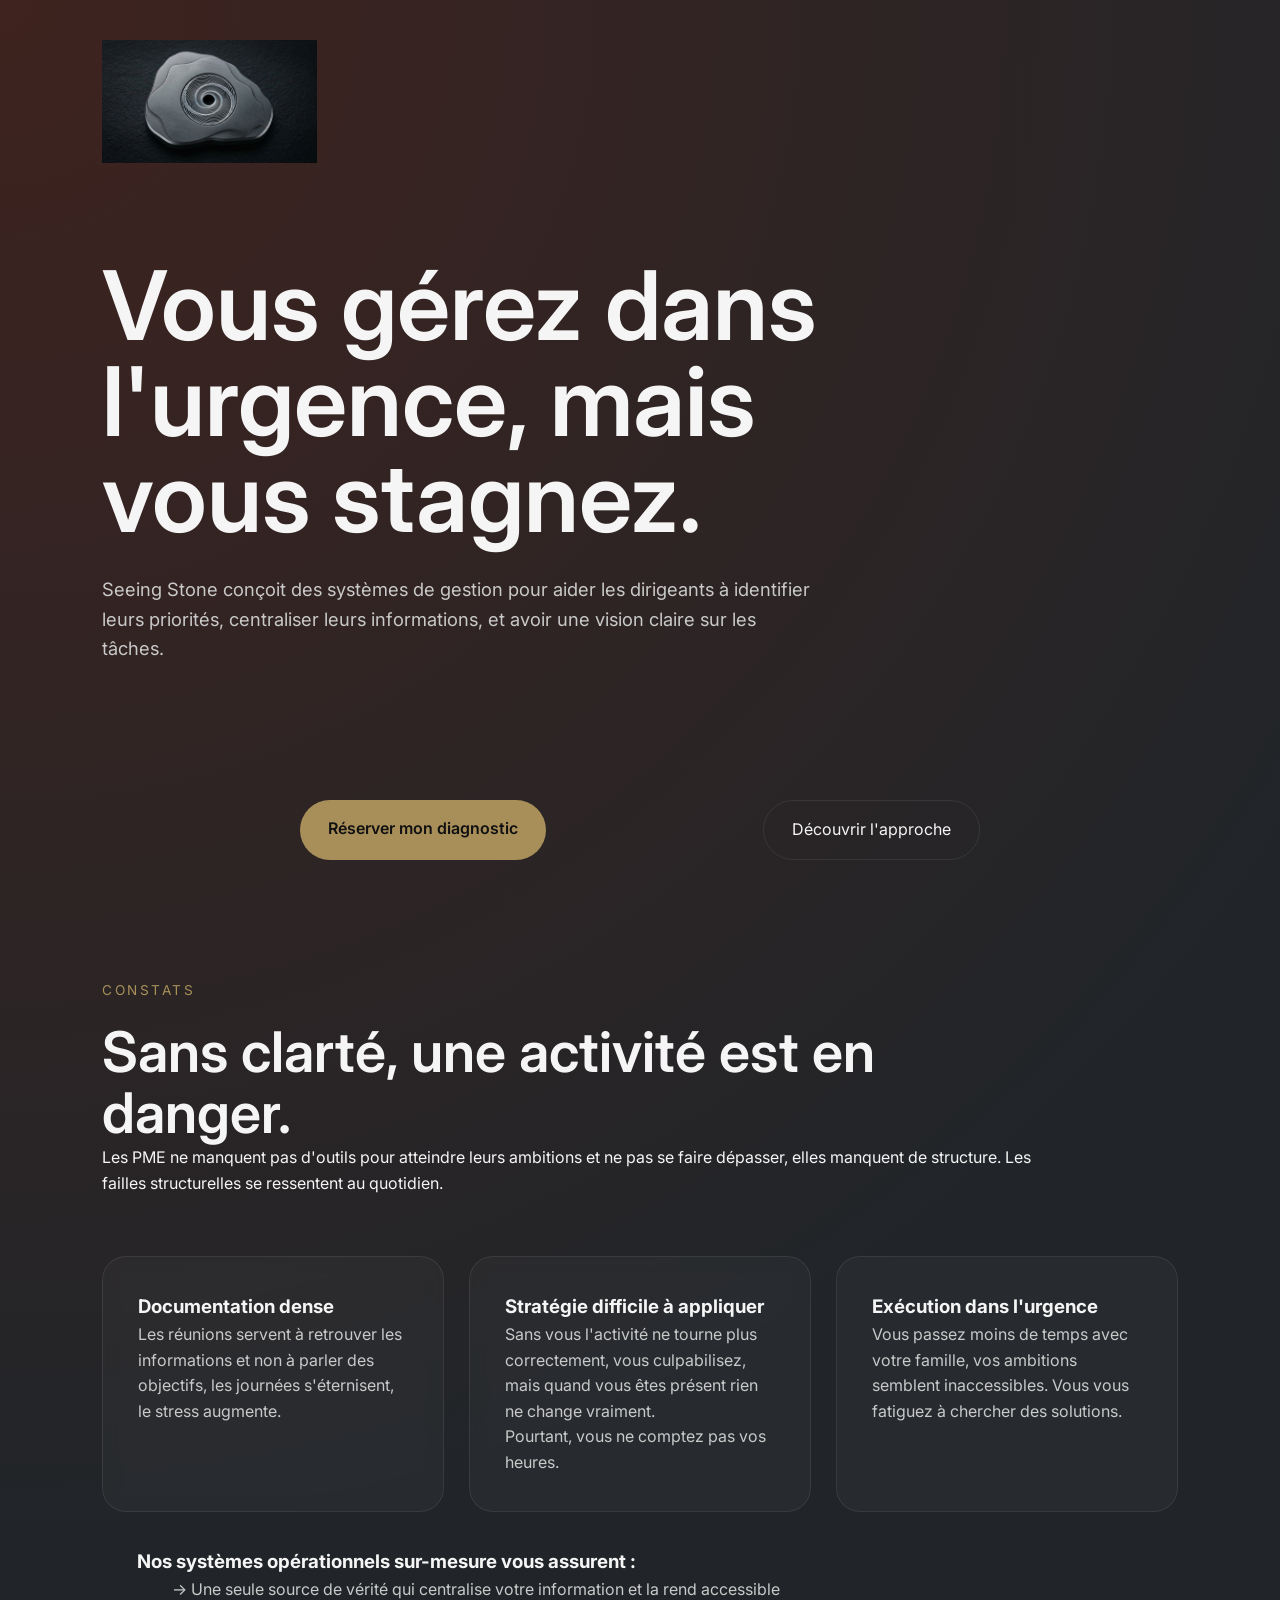
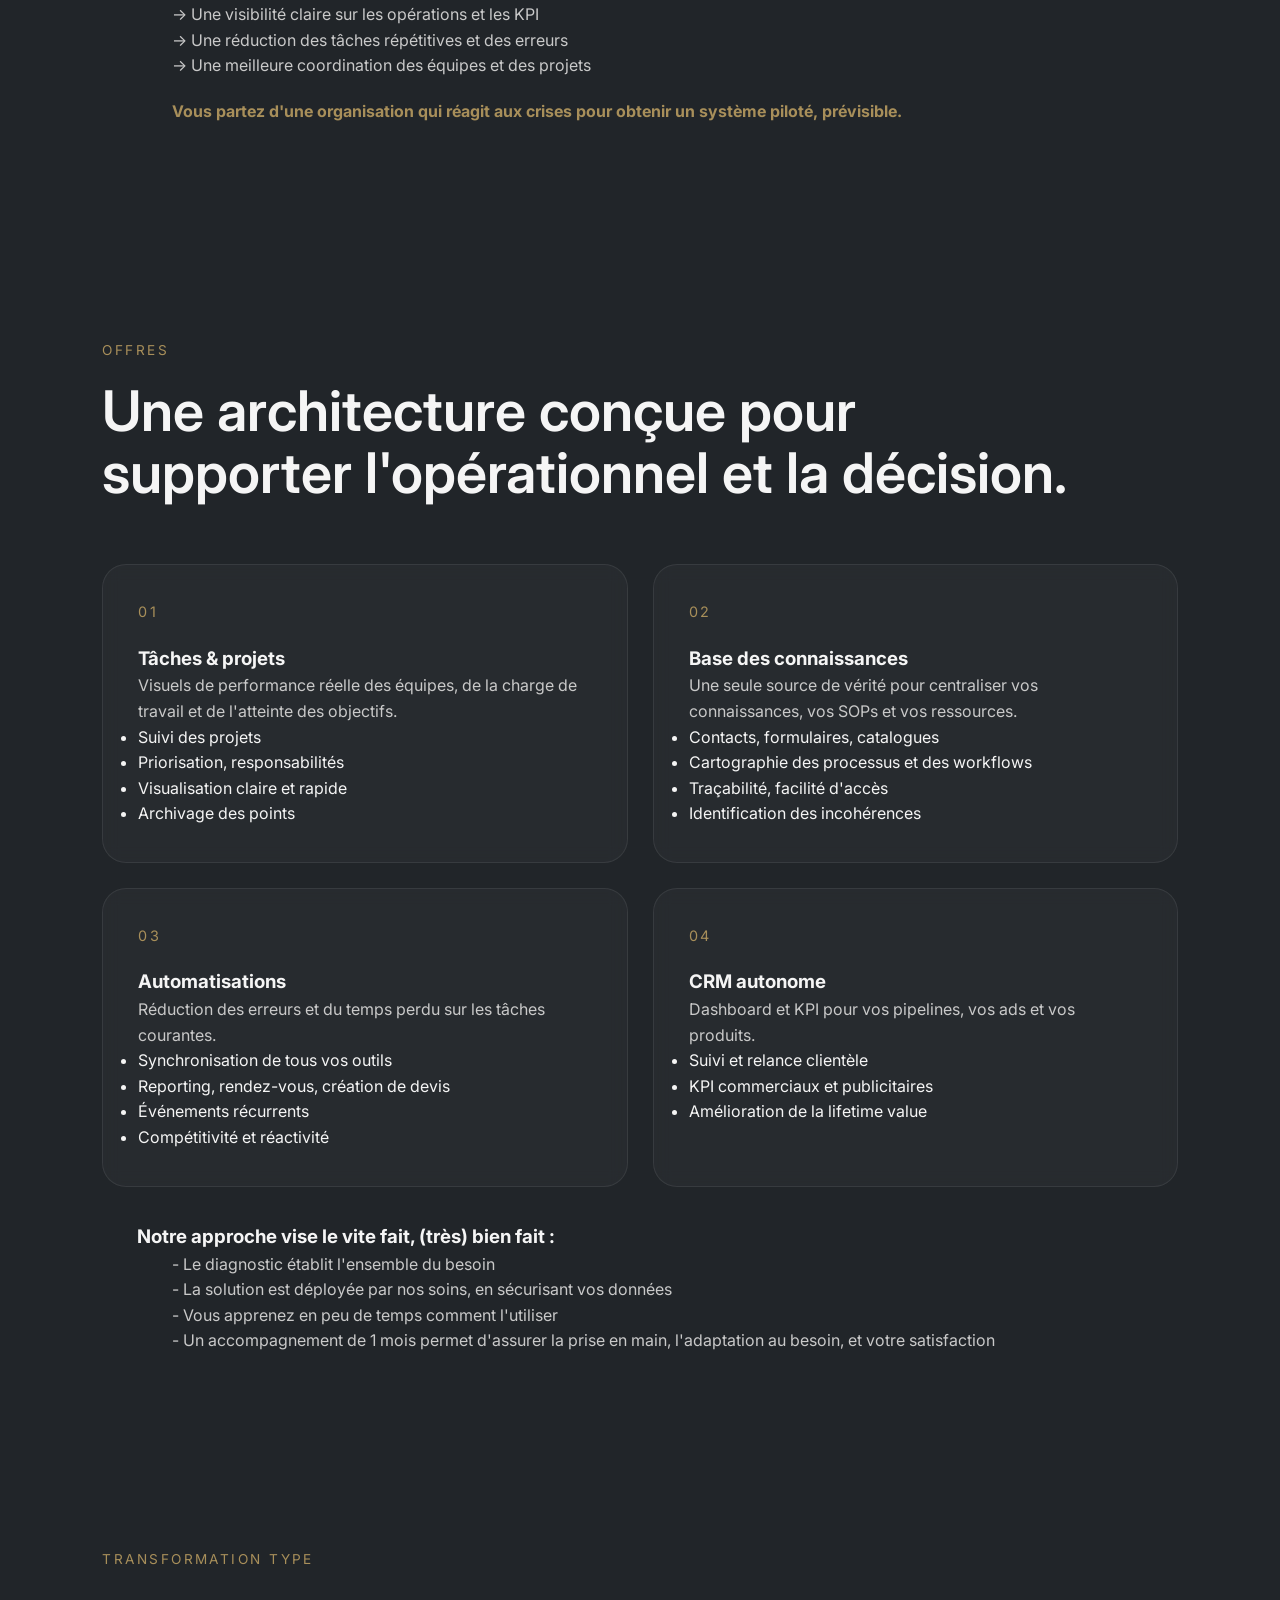
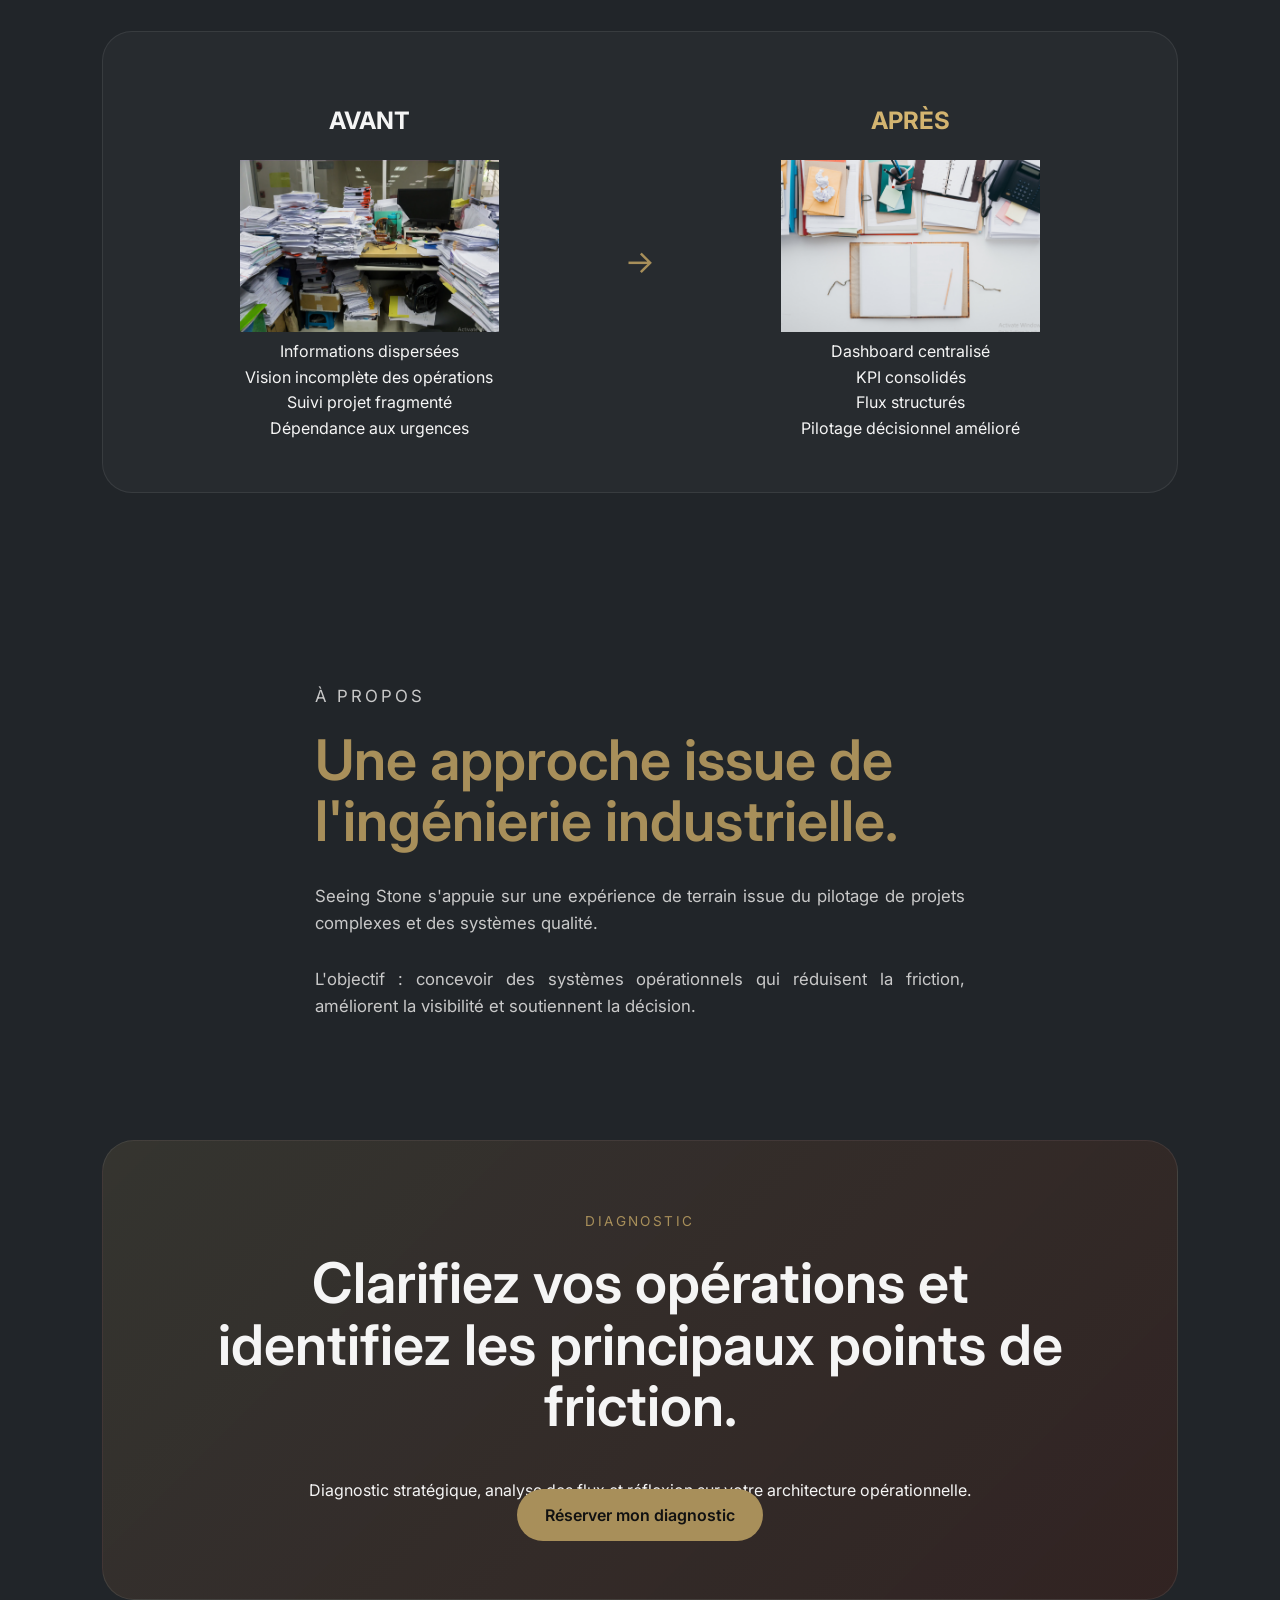
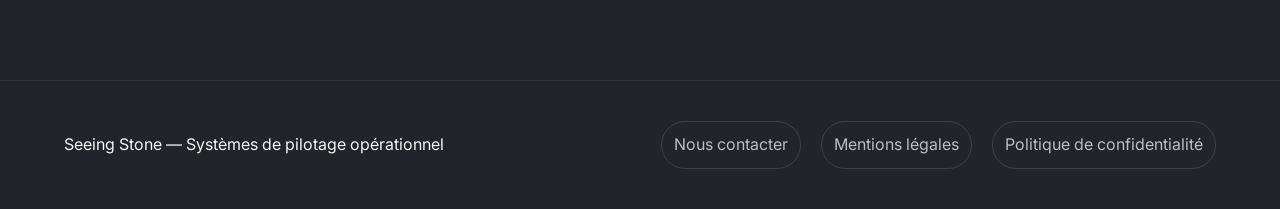
==== index.html @ 9d9d4e9a "Add files via upload" ====
<!--
Accueil : problème (ultra-précis), promesse, bénéfices, CTA 
Offres : dashboard, automatisation, knowledge base, pilotage PME 
Cas concret : Avant / après 
À propos : Ton profil ingénieur + approche structurée 
Preuve sociale
Contact Calendly + mail
Réserver un appel de diagnostic gratuit / Places limitées / 100% satisfait ou remboursé
-->

<!DOCTYPE html>
<html lang="fr">

<head>
  <meta charset="UTF-8">
  <meta name="viewport" content="width=device-width, initial-scale=1.0">

  <title>Seeing Stone — Systèmes de pilotage opérationnel</title>

  <meta name="description"
    content="Seeing Stone conçoit des systèmes de pilotage opérationnel pour dirigeants et PME souhaitant reprendre le contrôle de leurs opérations.">

  <link rel="preconnect" href="https://fonts.googleapis.com">
  <link rel="preconnect" href="https://fonts.gstatic.com" crossorigin>

  <link href="https://fonts.googleapis.com/css2?family=Inter:wght@300;400;500;600;700&display=swap" rel="stylesheet">

  <link rel="stylesheet" href="style.css">
</head>

<link rel="alternate" hreflang="fr" href="https://seeing-stone.com/">

<body>

  <!--nav class="navbar">

    <div class="navbar-inner">

      <div class="logo">| Seeing Stone</div>

      <div class="nav-actions">
        
        Bouton Home
        
        <a href="/en/" class="lang-switch">
          EN
        </a>
      </div>

  </nav-->

  <header class="hero">

    <div class="logo">
      <img src="Seeing_Stone_logo_small.png" alt="Logo Seeing Stone" width=20% height=20% />
    </div>

    <div class="hero-content">
      <h1> Vous gérez dans l'urgence, mais vous stagnez. </h1>
      <p class="hero-text"> Seeing Stone conçoit des systèmes de gestion pour aider les dirigeants à identifier leurs
        priorités, centraliser leurs informations, et avoir une vision claire sur les tâches. </p>
    </div>
    <div class="hero-buttons">
      <a href="https://calendly.com/ton-lien-calendly" class="primary-button" target="_blank"> Réserver mon diagnostic
      </a>
      <a href="#services" class="secondary-button"> Découvrir l'approche </a>
    </div>
  </header>

  <section class="problem-section">

    <div class="section-header">
      <p class="section-tag"> CONSTATS </p>
      <h2>Sans clarté, une activité est en danger.</h2>
      <p class="section-intro">
        Les PME ne manquent pas d'outils pour atteindre leurs ambitions et ne pas se faire dépasser, elles manquent de
        structure.
        Les failles structurelles se ressentent au quotidien.</p>
    </div>

    <div class="problem-grid">
      <div class="problem-card">
        <h3>Documentation dense</h3>
        <p>Les réunions servent à retrouver les informations et non à parler des objectifs, les journées s'éternisent,
          le stress augmente.</p>
      </div>

      <div class="problem-card">
        <h3>Stratégie difficile à appliquer</h3>
        <p>Sans vous l'activité ne tourne plus correctement, vous culpabilisez, mais quand vous êtes présent rien ne
          change vraiment.</p>
        <p>Pourtant, vous ne comptez pas vos heures.</p>
      </div>

      <div class="problem-card">
        <h3>Exécution dans l'urgence</h3>
        <p>Vous passez moins de temps avec votre famille, vos ambitions semblent inaccessibles. Vous vous fatiguez à
          chercher des solutions.</p>
      </div>
    </div>

    <div class="benefits">
      <h3>Nos systèmes opérationnels sur-mesure vous assurent :</h3>
      <p>→ Une seule source de vérité qui centralise votre information et la rend accessible</p>
      <p>→ Une visibilité claire sur les opérations et les KPI</p>
      <p>→ Une réduction des tâches répétitives et des erreurs</p>
      <p>→ Une meilleure coordination des équipes et des projets</p>
      <h4>Vous partez d'une organisation qui réagit aux crises pour obtenir un système piloté, prévisible.</h4>
    </div>
  </section>

  <section class="services-section" id="services">

    <div class="section-header">
      <p class="section-tag">OFFRES</p>
      <h2> Une architecture conçue pour supporter l'opérationnel et la décision. </h2>
    </div>

    <div class="services-grid">
      <article class="service-card">
        <div class="service-number">01</div>
        <h3> Tâches & projets </h3>
        <p> Visuels de performance réelle des équipes, de la charge de travail et de l'atteinte des objectifs.
        </p>
        <ul>
          <li>Suivi des projets</li>
          <li>Priorisation, responsabilités</li>
          <li>Visualisation claire et rapide</li>
          <li>Archivage des points</li>
        </ul>
      </article>

      <article class="service-card full-width">
        <div class="service-number">02</div>
        <h3> Base des connaissances </h3>
        <p> Une seule source de vérité pour centraliser vos connaissances, vos SOPs et vos ressources. </p>
        <ul>
          <li>Contacts, formulaires, catalogues</li>
          <li>Cartographie des processus et des workflows</li>
          <li>Traçabilité, facilité d'accès</li>
          <li>Identification des incohérences</li>
        </ul>
      </article>

      <article class="service-card">
        <div class="service-number">03</div>
        <h3>Automatisations</h3>
        <p> Réduction des erreurs et du temps perdu sur les tâches courantes. </p>
        <ul>
          <li>Synchronisation de tous vos outils</li>
          <li>Reporting, rendez-vous, création de devis</li>
          <li>Événements récurrents</li>
          <li>Compétitivité et réactivité</li>
        </ul>
      </article>

      <article class="service-card">
        <div class="service-number">04</div>
        <h3> CRM autonome </h3>
        <p> Dashboard et KPI pour vos pipelines, vos ads et vos produits. </p>
        <ul>
          <li>Suivi et relance clientèle</li>
          <li>KPI commerciaux et publicitaires</li>
          <li>Amélioration de la lifetime value</li>
        </ul>
      </article>
    </div>

    <div class="benefits">
      <h3>Notre approche vise le vite fait, (très) bien fait :</h3>
      <p>- Le diagnostic établit l'ensemble du besoin</p>
      <p>- La solution est déployée par nos soins, en sécurisant vos données</p>
      <p>- Vous apprenez en peu de temps comment l'utiliser</p>
      <p>- Un accompagnement de 1 mois permet d'assurer la prise en main, l'adaptation au besoin, et votre satisfaction
      </p>
    </div>
  </section>

  <section class="case-study-section">
    <div class="section-header">
      <p class="section-tag"> TRANSFORMATION TYPE </p>
    </div>

    <div class="case-study-grid">

      <div class="case-card-before">
        <h2> AVANT </h2>
        <img src="messy-board.png" alt="Bureau mal rangé" width=60% height=60% />
        <p>Informations dispersées</p>
        <p>Vision incomplète des opérations</p>
        <p>Suivi projet fragmenté</p>
        <p>Dépendance aux urgences</p>
      </div>
      <div class="transition-arrow">→</div>
      <div class="case-card-after">
        <h2> APRÈS </h2>
        <img src="clean-board.png" alt="Bureau bien rangé" width=60% height=60% />
        <p>Dashboard centralisé</p>
        <p>KPI consolidés</p>
        <p>Flux structurés</p>
        <p>Pilotage décisionnel amélioré</p>
      </div>
    </div>
  </section>

  <section class="about-section">
    <div class="about-content">
      <p class="section-tag">À PROPOS</p>
      <h2> Une approche issue de l'ingénierie industrielle.
      </h2>
      <p> Seeing Stone s'appuie sur une expérience de terrain issue du pilotage de projets complexes et
        des systèmes qualité. </p>
      <p>L'objectif : concevoir des systèmes opérationnels qui réduisent la friction, améliorent la visibilité et
        soutiennent la décision. </p>
    </div>
  </section>

  <section class="cta-section">

    <div class="cta-box">

      <p class="section-tag">DIAGNOSTIC</p>

      <h2>
        Clarifiez vos opérations et identifiez les principaux points de friction.
      </h2>

      <p>
        Diagnostic stratégique, analyse des flux et réflexion sur votre architecture opérationnelle.
      </p>

      <a href="https://calendly.com/ton-lien-calendly" class="primary-button" target="_blank"> Réserver mon diagnostic
      </a>

    </div>

  </section>

  <footer>
    <p>
      Seeing Stone — Systèmes de pilotage opérationnel
    </p>

    <div class="footer-links">
      <a href="mailto:contact@seeingstone.com">
        Nous contacter
      </a>

      <a href="mentions-legales.html">
        Mentions légales
      </a>

      <a href="privacy-policy.html">
        Politique de confidentialité
      </a>
    </div>

  </footer>

</body>

</html>
---- style.css ----
:root {
  --background-dark: #212529;
  --background-accent: #751f0a;
  --text-main: #f5f5f5;
  --text-secondary: #c9c9c9;
  --gold: #a88f5a;
  --border-color: rgba(255,255,255,0.08);
  --card-bg: rgba(255,255,255,0.03);
}

* {
  margin: 0;
  padding: 0;
  box-sizing: border-box;
}

html {   scroll-behavior: smooth;}

body {
  font-family: 'Inter', sans-serif;
  background:
    radial-gradient(circle at top left, rgba(117,31,10,0.35), transparent 30%),
    var(--background-dark);

  color: var(--text-main);
  line-height: 1.6;
}

img {  max-width: 100%;}

section {  padding: 80px 8%;}

.navbar {
  position: sticky;
  top: 20px;
  z-index: 1000;
}

.navbar-inner {
  width: 100%;
  display: flex;
  justify-content: space-between;
  align-items: center;
  padding: 16px 8%;
  background: rgba(50, 14, 61, 0.75);
  backdrop-filter: blur(12px);
  border: 1px solid rgba(255,255,255,0.08);
  box-sizing: border-box;
}

.logo {
  color: #a88f5a;
  white-space: nowrap;
}

.nav-actions {
  display: flex;
  align-items: center;
  gap: 10px;
}

.lang-switch {
  text-decoration: none;
  color: white;
  padding: 10px 12px;
  border-radius: 999px;
  border: 1px solid rgba(255,255,255,0.12);
  transition:
    background-color 0.25s ease,
    border-color 0.25s ease,
    color 0.25s ease,
    transform 0.2s ease;
}

.lang-switch:hover {
  background: rgba(255,255,255,0.08);
  border-color: #d3b470;
  color: #d3b470;
  transform: translateY(-2px);
}

.nav-cta {
  text-decoration: none;
  background: #a88f5a;
  color: #111;
  padding: 12px 18px;
  border-radius: 999px;
  font-weight: 600;
  white-space: nowrap;
}

.hero {
  min-height: 100vh;
  padding: 40px 8%;
  display: flex;
  flex-direction: column;
}

.hero-content {
  max-width: 850px;
  margin-top: auto;
  margin-bottom: auto;
}

.eyebrow,
.section-tag {
  color: var(--gold);
  font-size: 0.85rem;
  letter-spacing: 0.18em;
  margin-bottom: 20px;
}

h1 {
  font-size: clamp(3rem, 8vw, 6rem);
  line-height: 1;
  font-weight: 600;
  max-width: 900px;
  margin-bottom: 30px;
}

.hero-text {
  max-width: 720px;
  font-size: 1.15rem;
  color: var(--text-secondary);
  margin-bottom: 50px;
}

.hero-buttons {
  display: flex;
  gap: 20px;
  flex-wrap: wrap;
  justify-content: space-evenly;
}

.primary-button,
.secondary-button,
.nav-cta {
  text-decoration: none;
  transition: 0.3s ease;
}

.primary-button,
.nav-cta {
  background: var(--gold);
  color: #111;
  padding: 16px 28px;
  border-radius: 999px;
  font-weight: 600;
}

.primary-button:hover,
.nav-cta:hover {
  transform: translateY(-2px);
  background-color: #d3b470;
}

.secondary-button {
  border: 1px solid var(--border-color);
  color: var(--text-main);
  padding: 16px 28px;
  border-radius: 999px;
}

.secondary-button:hover {
  background: rgba(255,255,255,0.05);
}

.section-header {
  margin-bottom: 60px;
  max-width: 90%;
}

.section-header h2,
.about-content h2,
.cta-box h2 {
  font-size: clamp(2rem, 5vw, 3.5rem);
  line-height: 1.1;
  font-weight: 600;
}

.problem-grid,
.method-grid {
  display: grid;
  grid-template-columns: repeat(3, 1fr);  
  gap: 25px;
}

.services-grid {
  display: grid;
  grid-template-columns: repeat(2, 1fr);  
  gap: 25px;
}


.problem-card,
.service-card,
.method-item {
  background: var(--card-bg);
  border: 1px solid var(--border-color);
  padding: 35px;
  border-radius: 24px;
  backdrop-filter: blur(8px);
}

.benefits {
  padding: 35px;
}

.problem-card h3,
.benefits h3,,
.service-card h3 {
  margin-bottom: 18px;
  font-size: 1.3rem;
}

.problem-card p,
.service-card p {
  color: var(--text-secondary);
}

.about-content h2 {
  color: var(--gold);
}

.about-content p {
  color: var(--text-secondary);
  text-align: justify;
}

.benefits p{
  color: var(--text-secondary);
  margin-left: 35px;
}

.benefits h4 {
  padding: 20px 35px;
  color:#a88f5a;
}

.case-card-after h2 {
  padding: 20px 35px;
  color: #d3b470;
}

.case-card-before h2 {
  padding: 20px 35px;
}

.case-card-after,
.case-card-before {
  text-align: center;
}

.transition-section {
  padding-top: 0;
  padding-bottom: 0;
}

.case-study-grid {
  border: 1px solid var(--border-color);
  border-radius: 30px;
  padding: 50px;
  display: flex;
  justify-content: space-evenly;
  align-items: center;
  gap: 40px;
  background: rgba(255,255,255,0.03);
}

.transition-state {
  padding: 20px 30px;
  border-radius: 999px;
  border: 1px solid var(--border-color);
  color: var(--text-secondary);
}

.transition-state.active {
  background: var(--gold);
  color: #111;
  font-weight: 600;
}

.transition-arrow {
  font-size: 2rem;
  color: var(--gold);
}

.service-number {
  color: var(--gold);
  margin-bottom: 20px;
  font-size: 0.9rem;
  letter-spacing: 0.15em;
}

.method-item span {
  display: inline-block;
  margin-bottom: 18px;
  color: var(--gold);
  font-weight: 600;
}

.about-section {
  display: flex;
  justify-content: center;
}

.about-content {
  max-width: 650px;
}

.about-content p {
  margin-top: 30px;
  font-size: 1.05rem;
}

.cta-section {
  padding-top: 40px;
}

.cta-box {
  border: 1px solid var(--border-color);
  border-radius: 32px;
  padding: 70px;
  text-align: center;
  background:
    linear-gradient(
      135deg,
      rgba(168,143,90,0.15),
      rgba(117,31,10,0.2)
    );
}

.cta-box h2 {
  max-width: 850px;
  margin: 0 auto 40px auto;
}

.legal {
  border: 1px solid var(--border-color);
  border-radius: 32px;
  padding: 40px 5%;
  margin: -200px 5% 70px;
  text-align: justify;
  background:
    linear-gradient(
      135deg,
      rgba(168,143,90,0.15),
      rgba(117,31,10,0.2)
    );
  color: var(--gold);
  font-size: 0.9rem;
  letter-spacing: 0.15em;
}

.legal p { margin-bottom: 20px; }

.legal h2 { 
  font-size: 1.2rem;
  color:azure;;
}

footer {
  padding: 40px clamp(20px,5vw,80px);
  border-top: 1px solid rgba(255,255,255,0.08);
  display: flex;
  justify-content: space-between;
  align-items: center;
  flex-wrap: wrap;
  gap: 20px;
}

.footer-links {
  display: flex;
  gap: 20px;
}

.footer-links a {
  color: rgba(255,255,255,0.7);
  text-decoration: none;
  transition: 0.25s ease;
  border-radius: 999px;
  padding: 10px 12px;
  border: 1px solid rgba(255,255,255,0.12);
}

.footer-links a:hover {
  color: #a88f5a;
}

@media (max-width: 1000px) {

  .problem-grid,
  .method-grid {
    grid-template-columns: 1fr;
  }

  .transition-box {
    flex-direction: column;
  }

}

@media (max-width: 768px) {

  section {
    padding: 90px 7%;
  }

  .navbar {
    flex-direction: column;
    gap: 20px;
    align-items: flex-start;
  }

  h1 {
    line-height: 1.05;
  }

  .hero-buttons {
    flex-direction: column;
    align-items: stretch;
  }

  .primary-button,
  .secondary-button,
  .nav-cta {
    text-align: center;
  }

  .cta-box {
    padding: 45px 30px;
  }

}
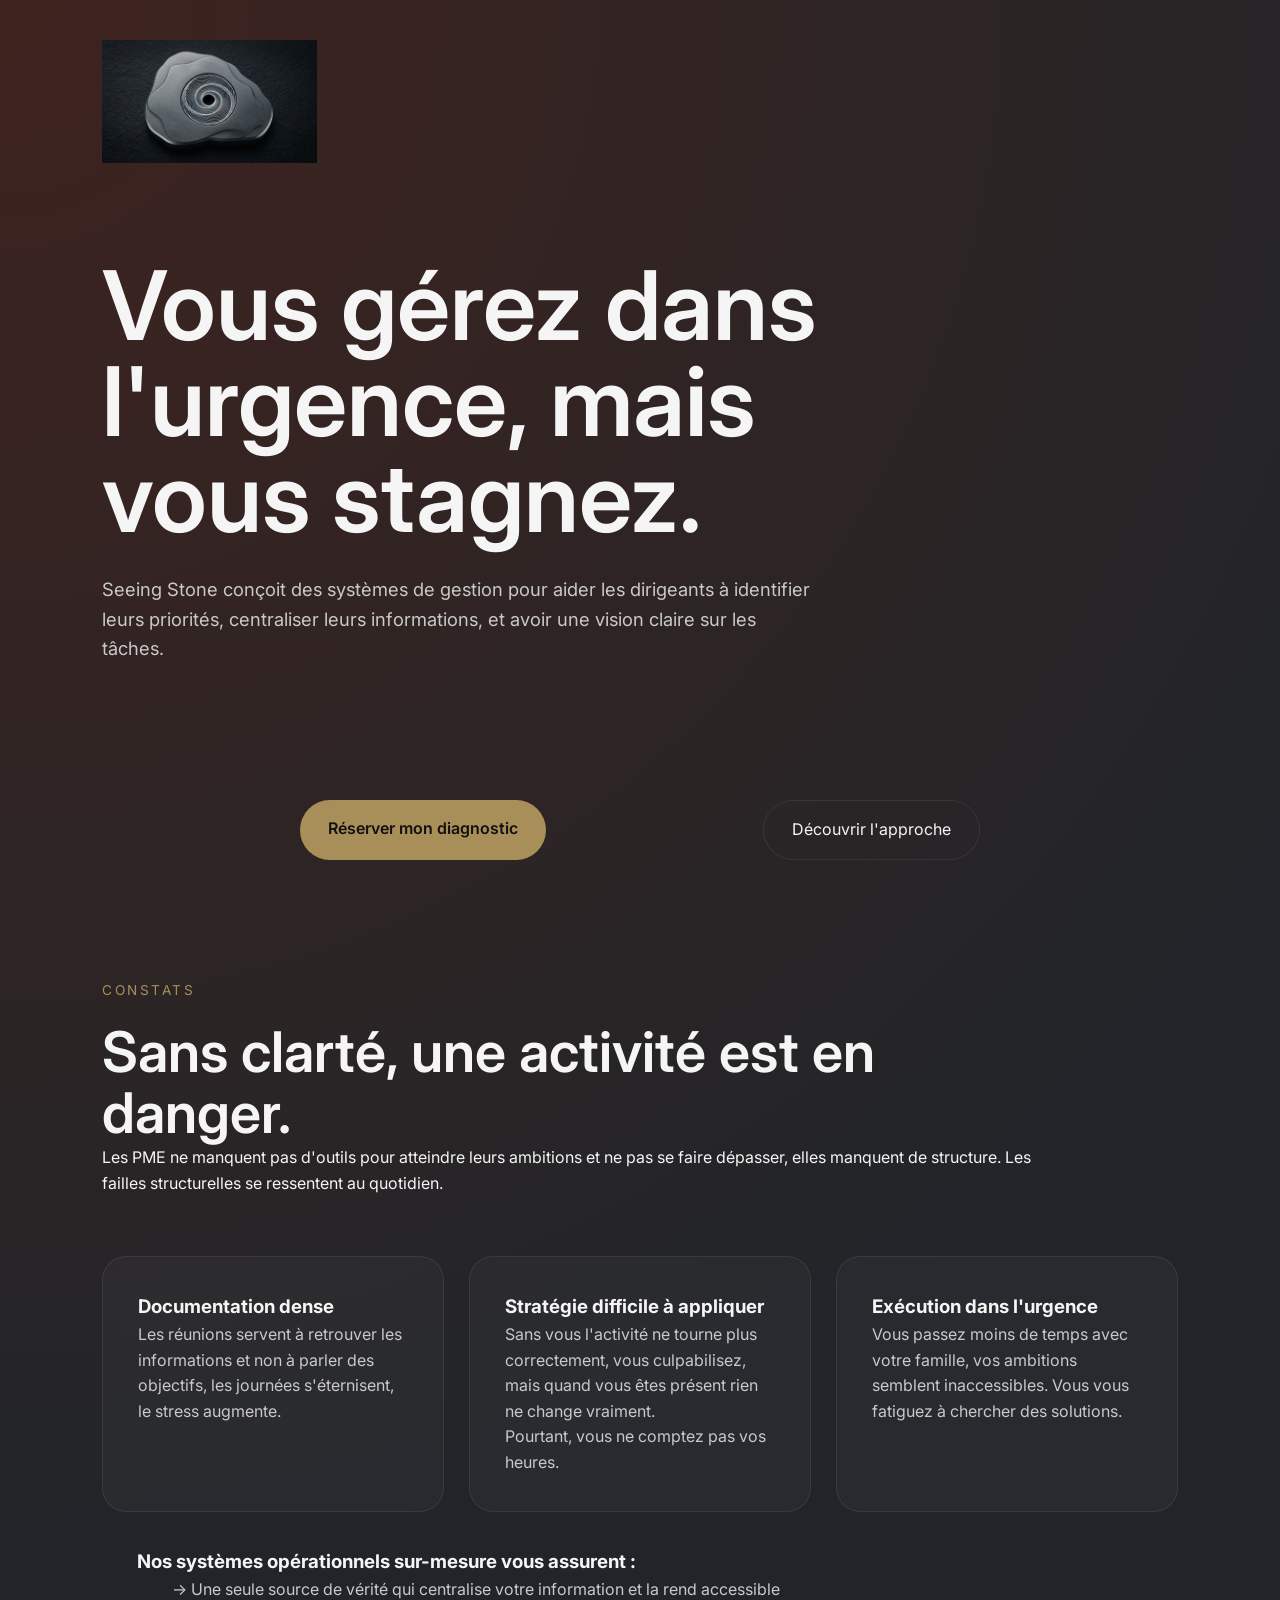
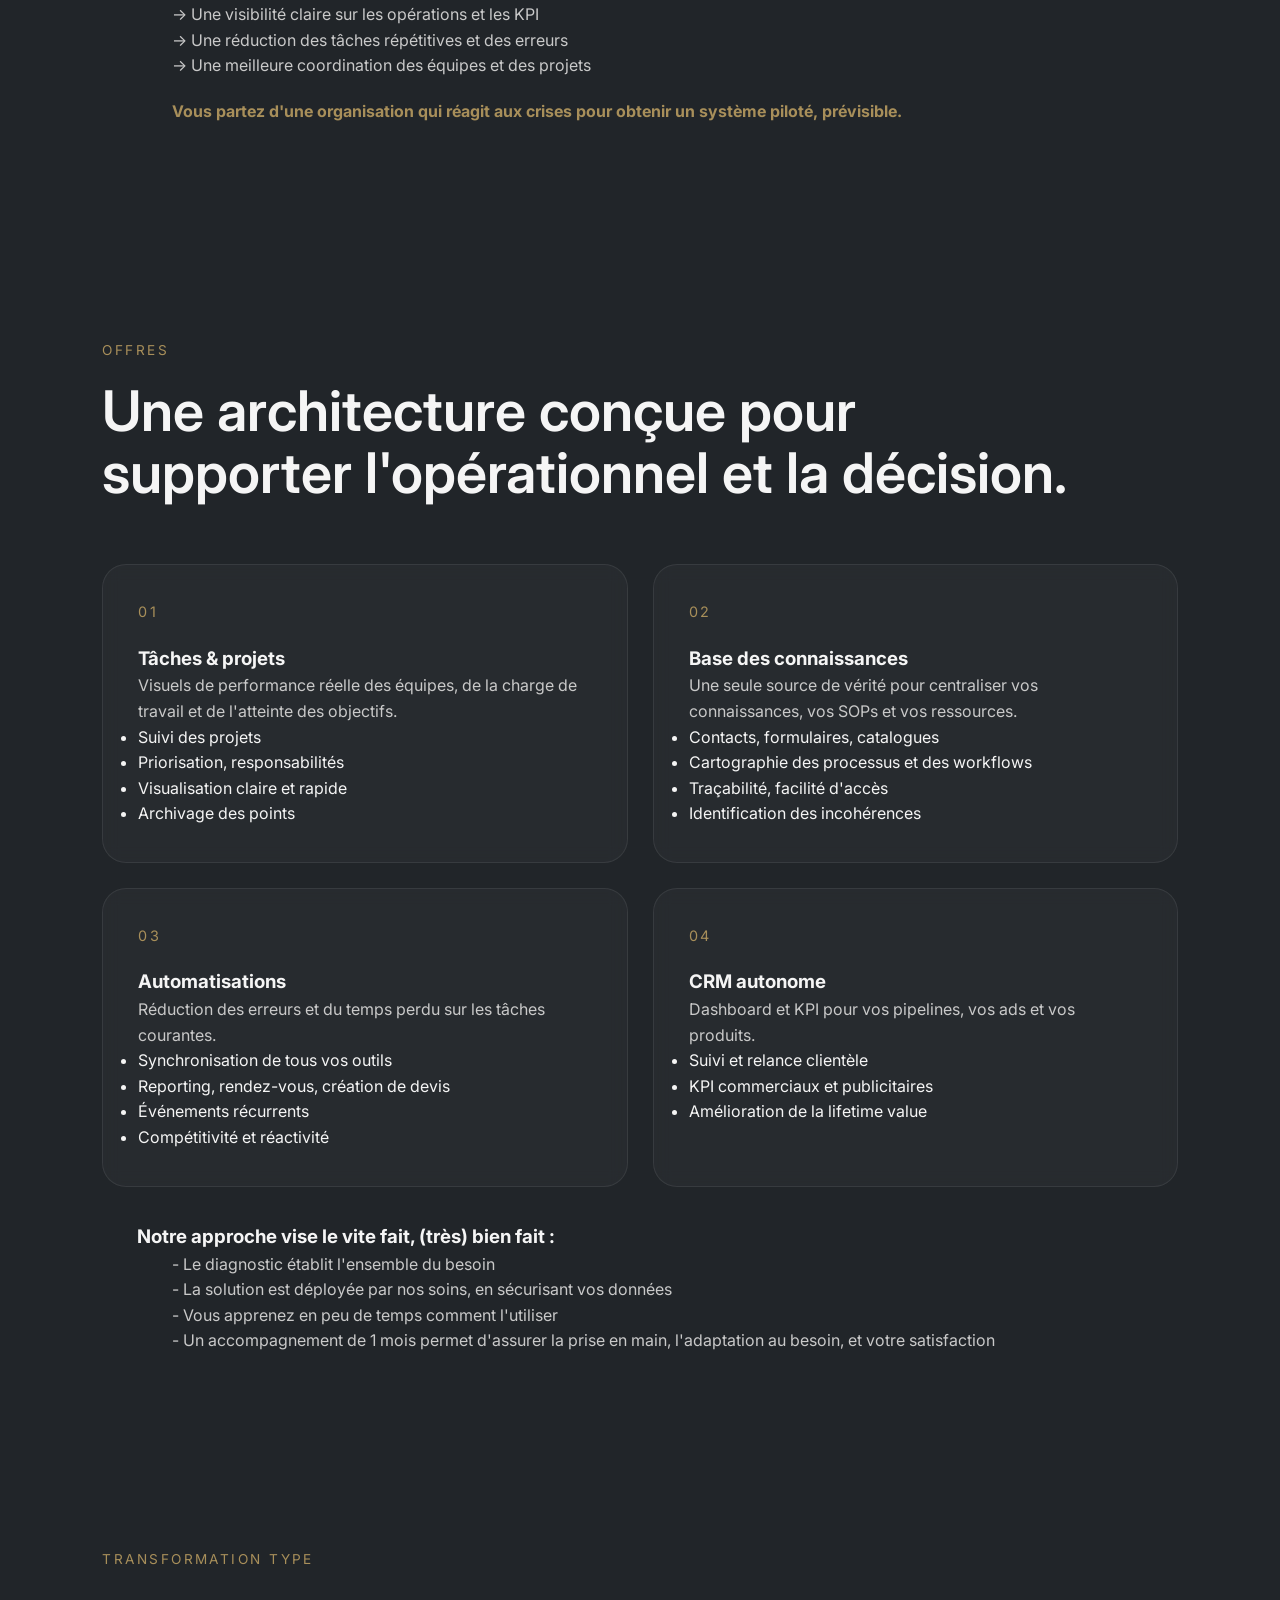
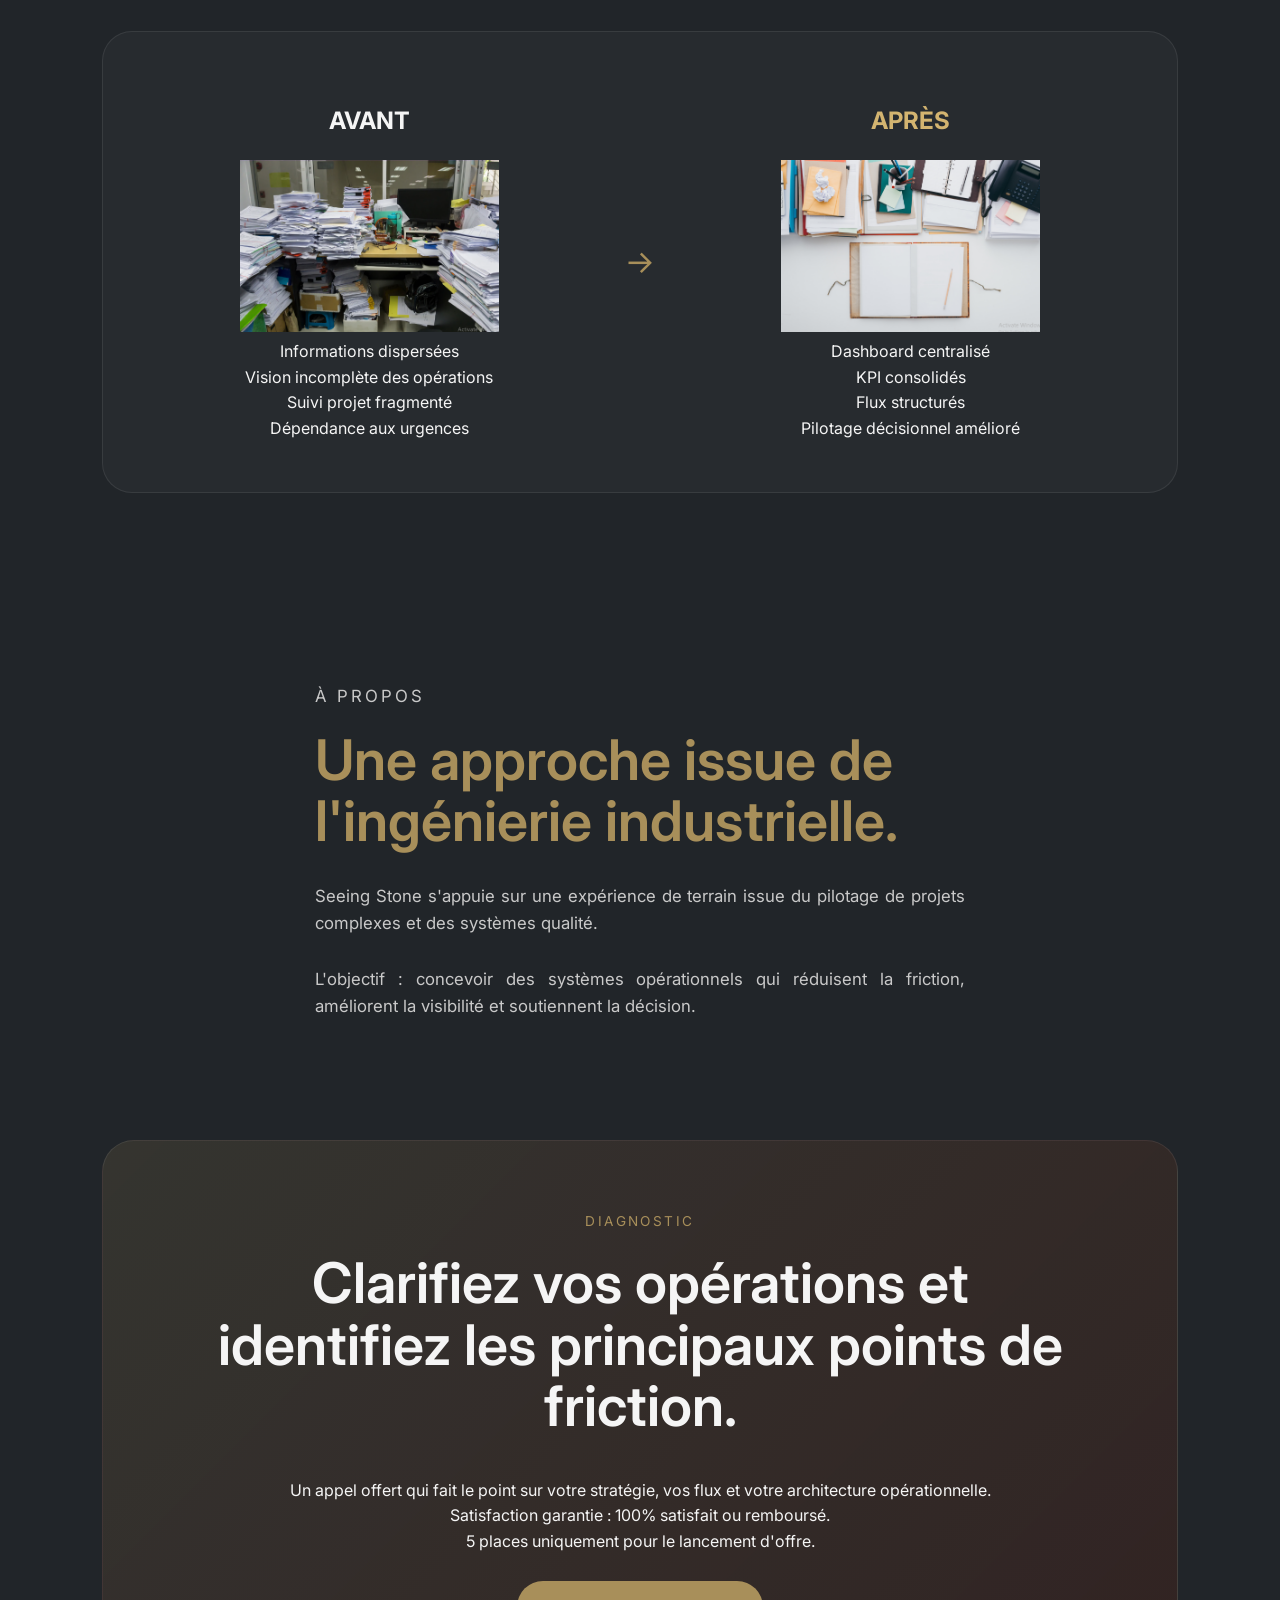
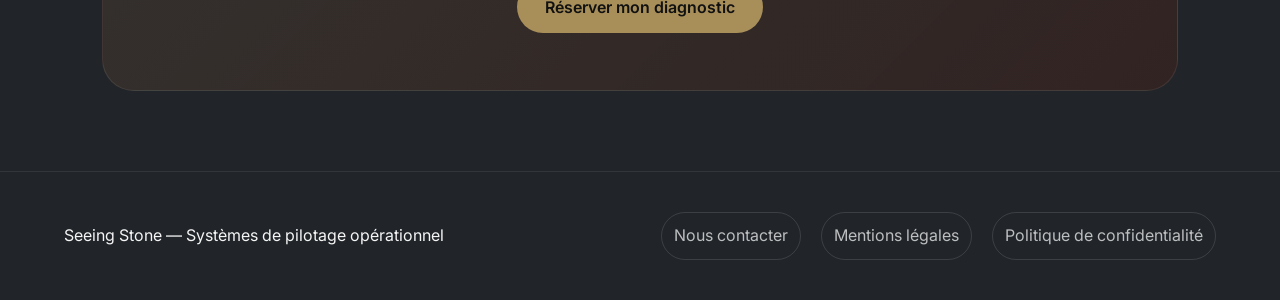
==== commit 7e6b260c: "Add files via upload" ====
--- a/index.html
+++ b/index.html
@@ -216,24 +216,19 @@
   </section>
 
   <section class="cta-section">
-
     <div class="cta-box">
-
       <p class="section-tag">DIAGNOSTIC</p>
-
-      <h2>
-        Clarifiez vos opérations et identifiez les principaux points de friction.
-      </h2>
-
-      <p>
-        Diagnostic stratégique, analyse des flux et réflexion sur votre architecture opérationnelle.
-      </p>
-
-      <a href="https://calendly.com/ton-lien-calendly" class="primary-button" target="_blank"> Réserver mon diagnostic
-      </a>
-
-    </div>
-
+      <h2> Clarifiez vos opérations et identifiez les principaux points de friction. </h2>
+      <p> Un appel offert qui fait le point sur votre stratégie, vos flux et votre architecture
+        opérationnelle. </p>
+      <p> </p>
+      <p> Satisfaction garantie : 100% satisfait ou remboursé. </p>
+      <p> 5 places uniquement pour le lancement d'offre. </p>
+      <div class="cta-actions">
+        <a href="https://calendly.com/ton-lien-calendly" class="cta-button" target="_blank"> Réserver mon diagnostic
+        </a>
+      </div>
+    </div>
   </section>
 
   <footer>
--- a/style.css
+++ b/style.css
@@ -134,7 +134,8 @@
 
 .primary-button,
 .secondary-button,
-.nav-cta {
+.nav-cta,
+.cta-button {
   text-decoration: none;
   transition: 0.3s ease;
 }
@@ -148,7 +149,20 @@
   font-weight: 600;
 }
 
+.cta-button {
+  background: var(--gold);
+  color: #111;
+  padding: 16px 28px;
+  border-radius: 999px;
+  font-weight: 600;
+}
+
+.cta-actions {
+  margin-top: 40px;
+}
+
 .primary-button:hover,
+.cta-button:hover,
 .nav-cta:hover {
   transform: translateY(-2px);
   background-color: #d3b470;
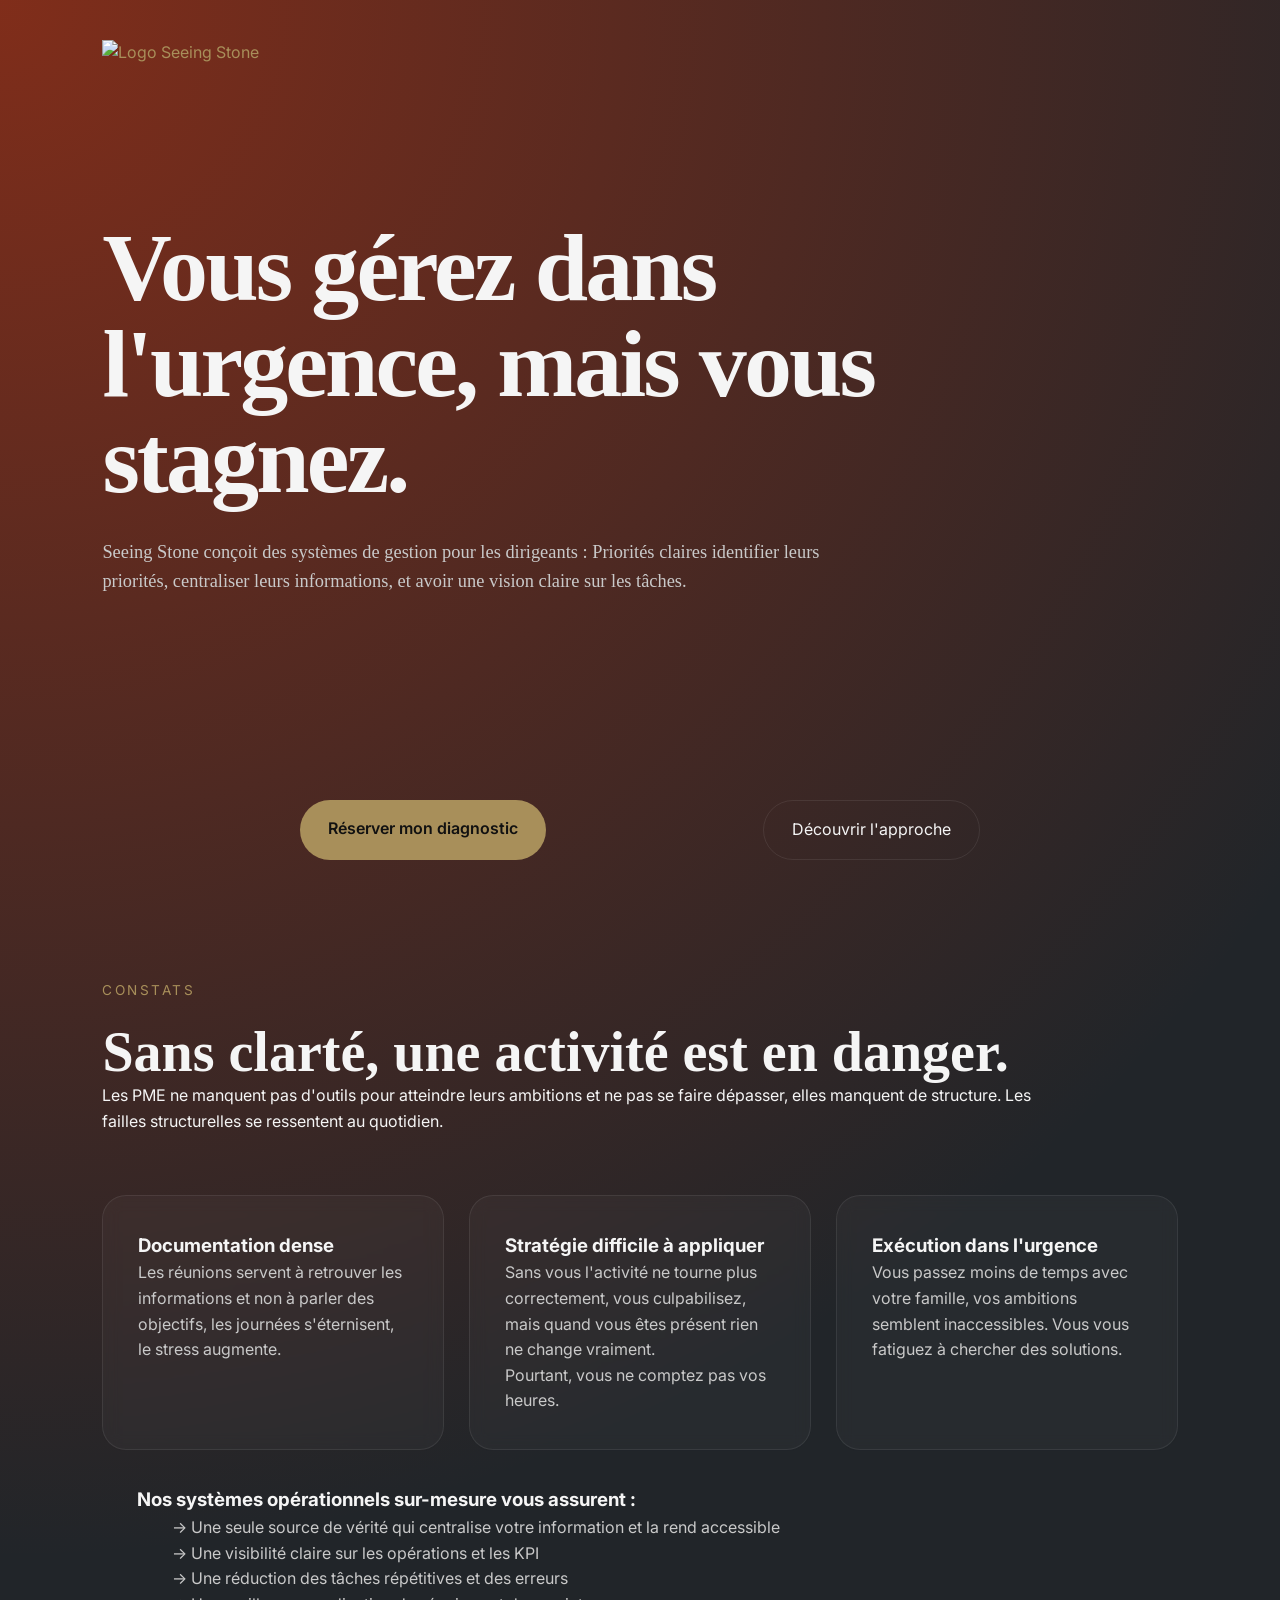
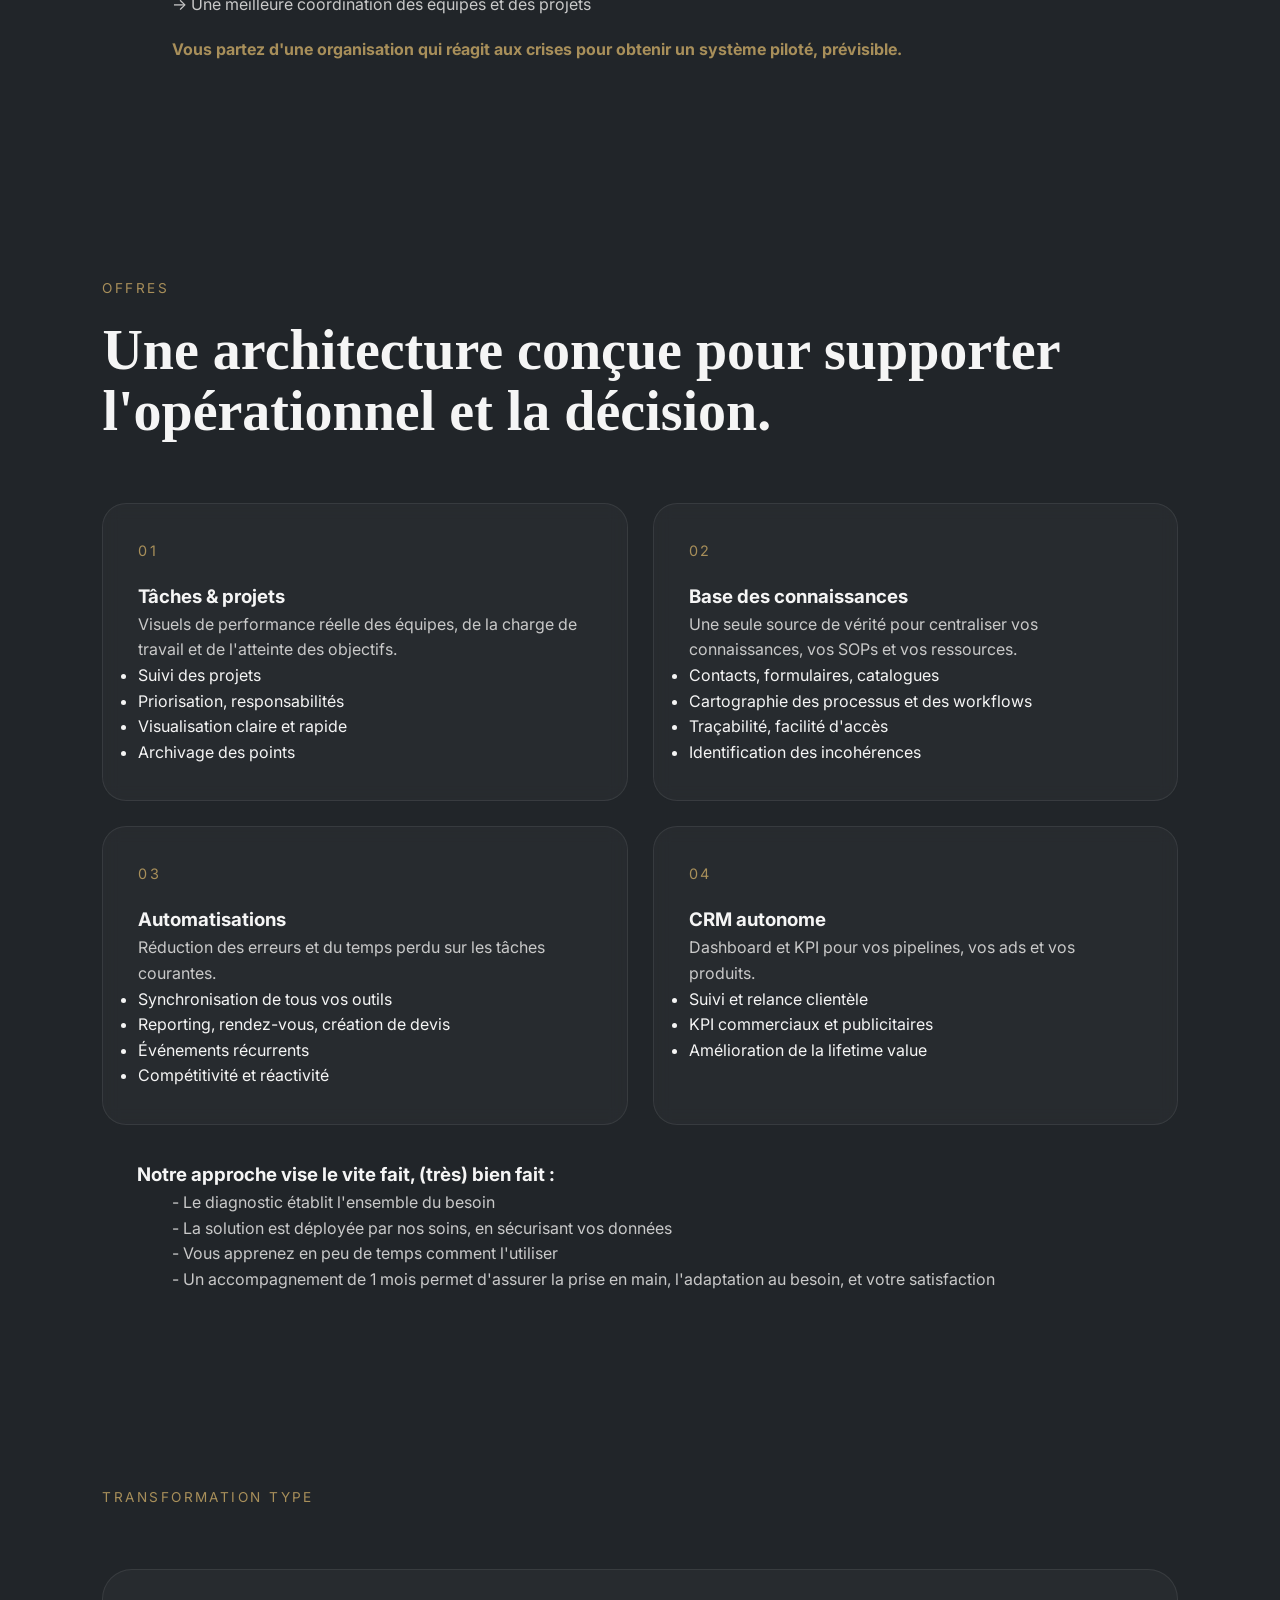
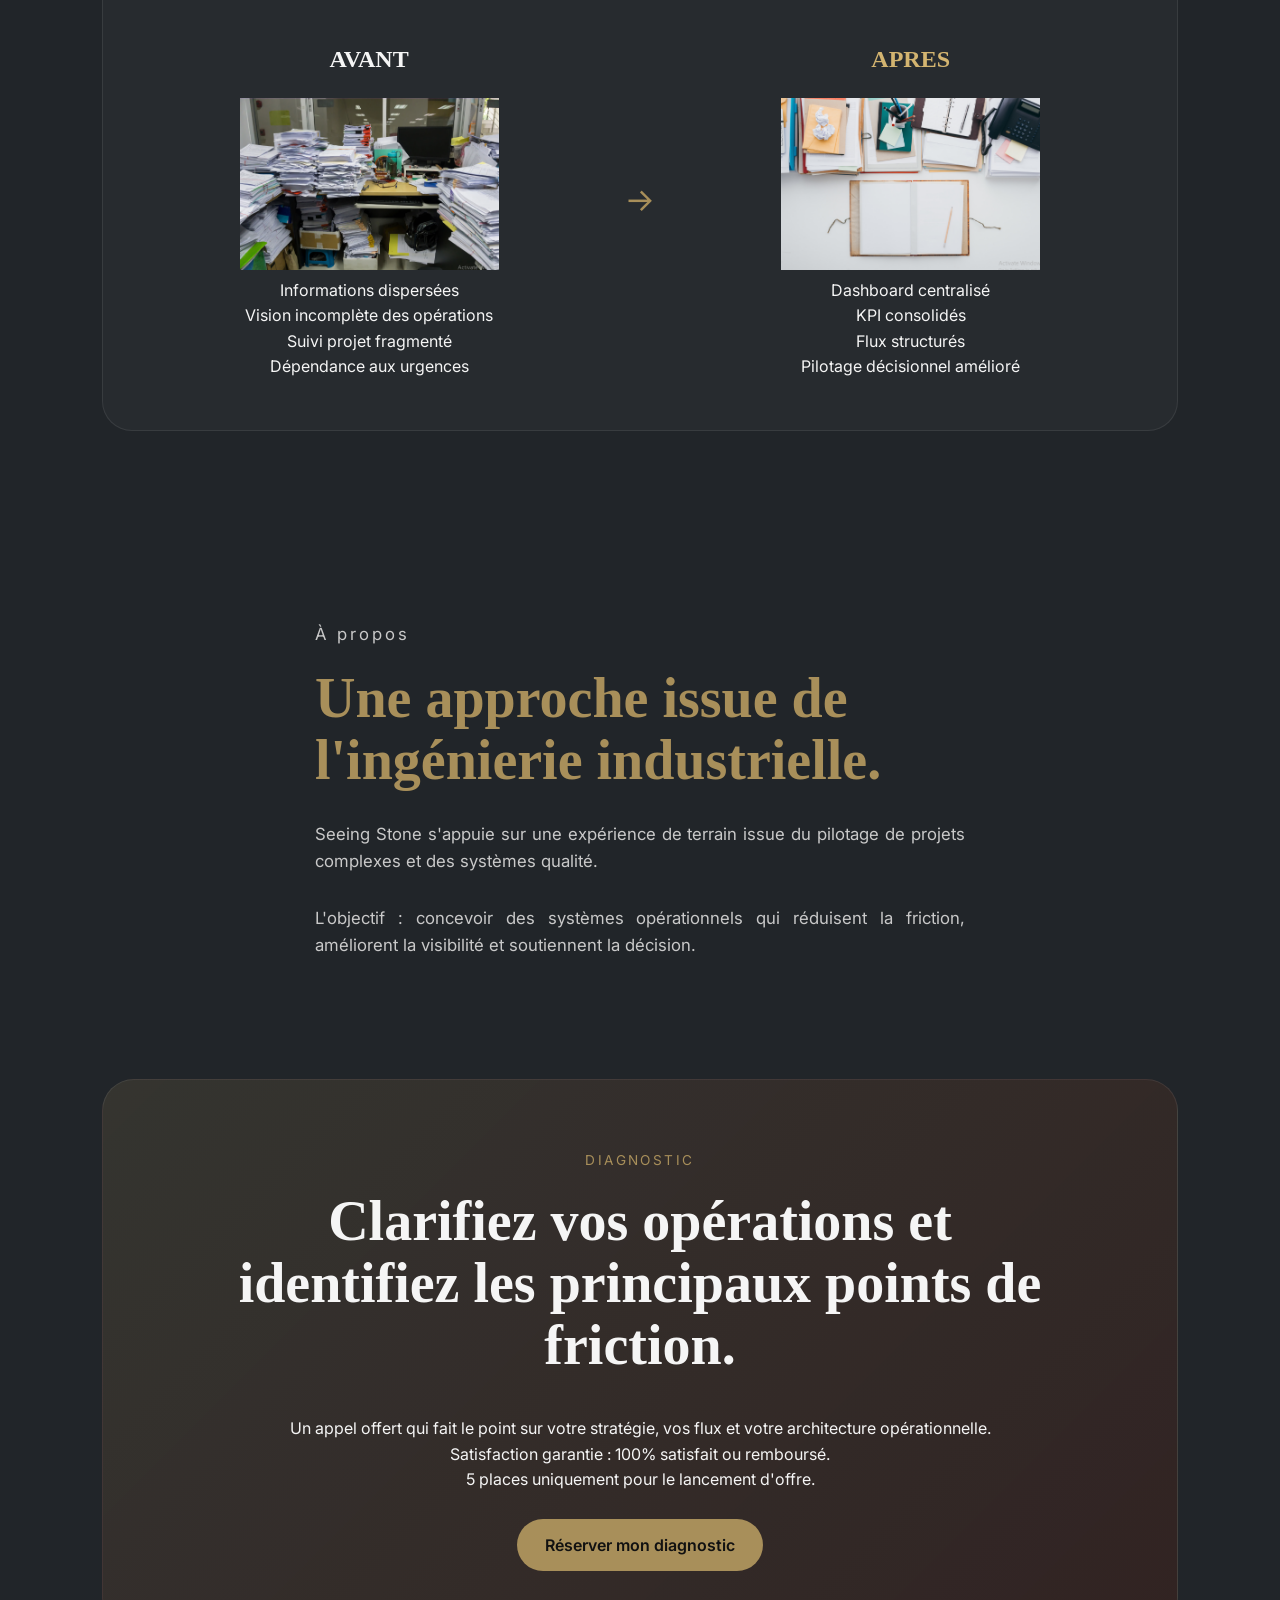
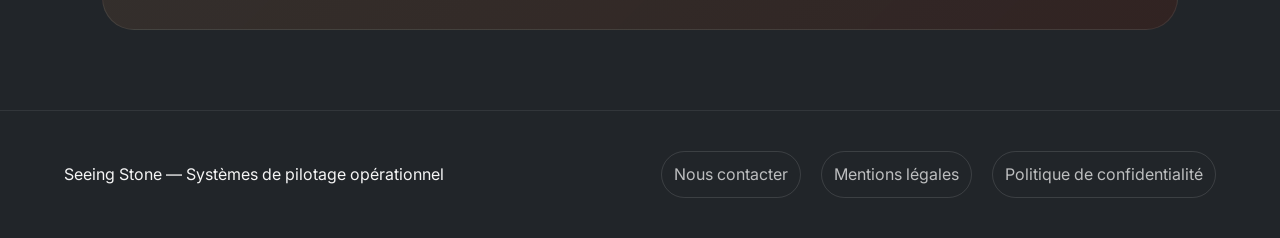
==== commit 16b5ca12: "Add files via upload" ====
--- a/index.html
+++ b/index.html
@@ -23,6 +23,7 @@
   <link rel="preconnect" href="https://fonts.googleapis.com">
   <link rel="preconnect" href="https://fonts.gstatic.com" crossorigin>
 
+  <link href="https://fonts.googleapis.com/css2?family=Radley:wght@500;600;700&display=swap" rel="stylesheet">
   <link href="https://fonts.googleapis.com/css2?family=Inter:wght@300;400;500;600;700&display=swap" rel="stylesheet">
 
   <link rel="stylesheet" href="style.css">
@@ -52,13 +53,14 @@
   <header class="hero">
 
     <div class="logo">
-      <img src="Seeing_Stone_logo_small.png" alt="Logo Seeing Stone" width=20% height=20% />
-    </div>
-
+      <img src="Logos.png" alt="Logo Seeing Stone" width=12% height=12% />
+    </div>
     <div class="hero-content">
       <h1> Vous gérez dans l'urgence, mais vous stagnez. </h1>
-      <p class="hero-text"> Seeing Stone conçoit des systèmes de gestion pour aider les dirigeants à identifier leurs
-        priorités, centraliser leurs informations, et avoir une vision claire sur les tâches. </p>
+      <p class="hero-text"> Seeing Stone conçoit des systèmes de gestion pour les dirigeants :
+        Priorités claires
+        identifier leurs priorités,
+        centraliser leurs informations, et avoir une vision claire sur les tâches. </p>
     </div>
     <div class="hero-buttons">
       <a href="https://calendly.com/ton-lien-calendly" class="primary-button" target="_blank"> Réserver mon diagnostic
@@ -180,9 +182,7 @@
     <div class="section-header">
       <p class="section-tag"> TRANSFORMATION TYPE </p>
     </div>
-
     <div class="case-study-grid">
-
       <div class="case-card-before">
         <h2> AVANT </h2>
         <img src="messy-board.png" alt="Bureau mal rangé" width=60% height=60% />
@@ -193,7 +193,7 @@
       </div>
       <div class="transition-arrow">→</div>
       <div class="case-card-after">
-        <h2> APRÈS </h2>
+        <h2> APRES </h2>
         <img src="clean-board.png" alt="Bureau bien rangé" width=60% height=60% />
         <p>Dashboard centralisé</p>
         <p>KPI consolidés</p>
@@ -205,9 +205,8 @@
 
   <section class="about-section">
     <div class="about-content">
-      <p class="section-tag">À PROPOS</p>
-      <h2> Une approche issue de l'ingénierie industrielle.
-      </h2>
+      <p class="section-tag">À propos</p>
+      <h2> Une approche issue de l'ingénierie industrielle. </h2>
       <p> Seeing Stone s'appuie sur une expérience de terrain issue du pilotage de projets complexes et
         des systèmes qualité. </p>
       <p>L'objectif : concevoir des systèmes opérationnels qui réduisent la friction, améliorent la visibilité et
@@ -221,7 +220,6 @@
       <h2> Clarifiez vos opérations et identifiez les principaux points de friction. </h2>
       <p> Un appel offert qui fait le point sur votre stratégie, vos flux et votre architecture
         opérationnelle. </p>
-      <p> </p>
       <p> Satisfaction garantie : 100% satisfait ou remboursé. </p>
       <p> 5 places uniquement pour le lancement d'offre. </p>
       <div class="cta-actions">
@@ -245,7 +243,7 @@
         Mentions légales
       </a>
 
-      <a href="privacy-policy.html">
+      <a href="confidentialite.html">
         Politique de confidentialité
       </a>
     </div>
--- a/style.css
+++ b/style.css
@@ -19,7 +19,7 @@
 body {
   font-family: 'Inter', sans-serif;
   background:
-    radial-gradient(circle at top left, rgba(117,31,10,0.35), transparent 30%),
+    radial-gradient(circle at top left, rgba(193, 51, 16, 0.597), transparent 30%),
     var(--background-dark);
 
   color: var(--text-main);
@@ -100,6 +100,7 @@
   max-width: 850px;
   margin-top: auto;
   margin-bottom: auto;
+  font-family: "IBM Plex Serif", serif;
 }
 
 .eyebrow,
@@ -112,10 +113,15 @@
 
 h1 {
   font-size: clamp(3rem, 8vw, 6rem);
+  font-weight: 700;
+  letter-spacing: -0.03em;
   line-height: 1;
-  font-weight: 600;
   max-width: 900px;
   margin-bottom: 30px;
+}
+
+h2 {
+  font-family: "Montserrat", serif;
 }
 
 .hero-text {
@@ -404,7 +410,9 @@
 @media (max-width: 1000px) {
 
   .problem-grid,
-  .method-grid {
+  .method-grid,
+  .services-grid,
+  .case-study-grid {
     grid-template-columns: 1fr;
   }
 
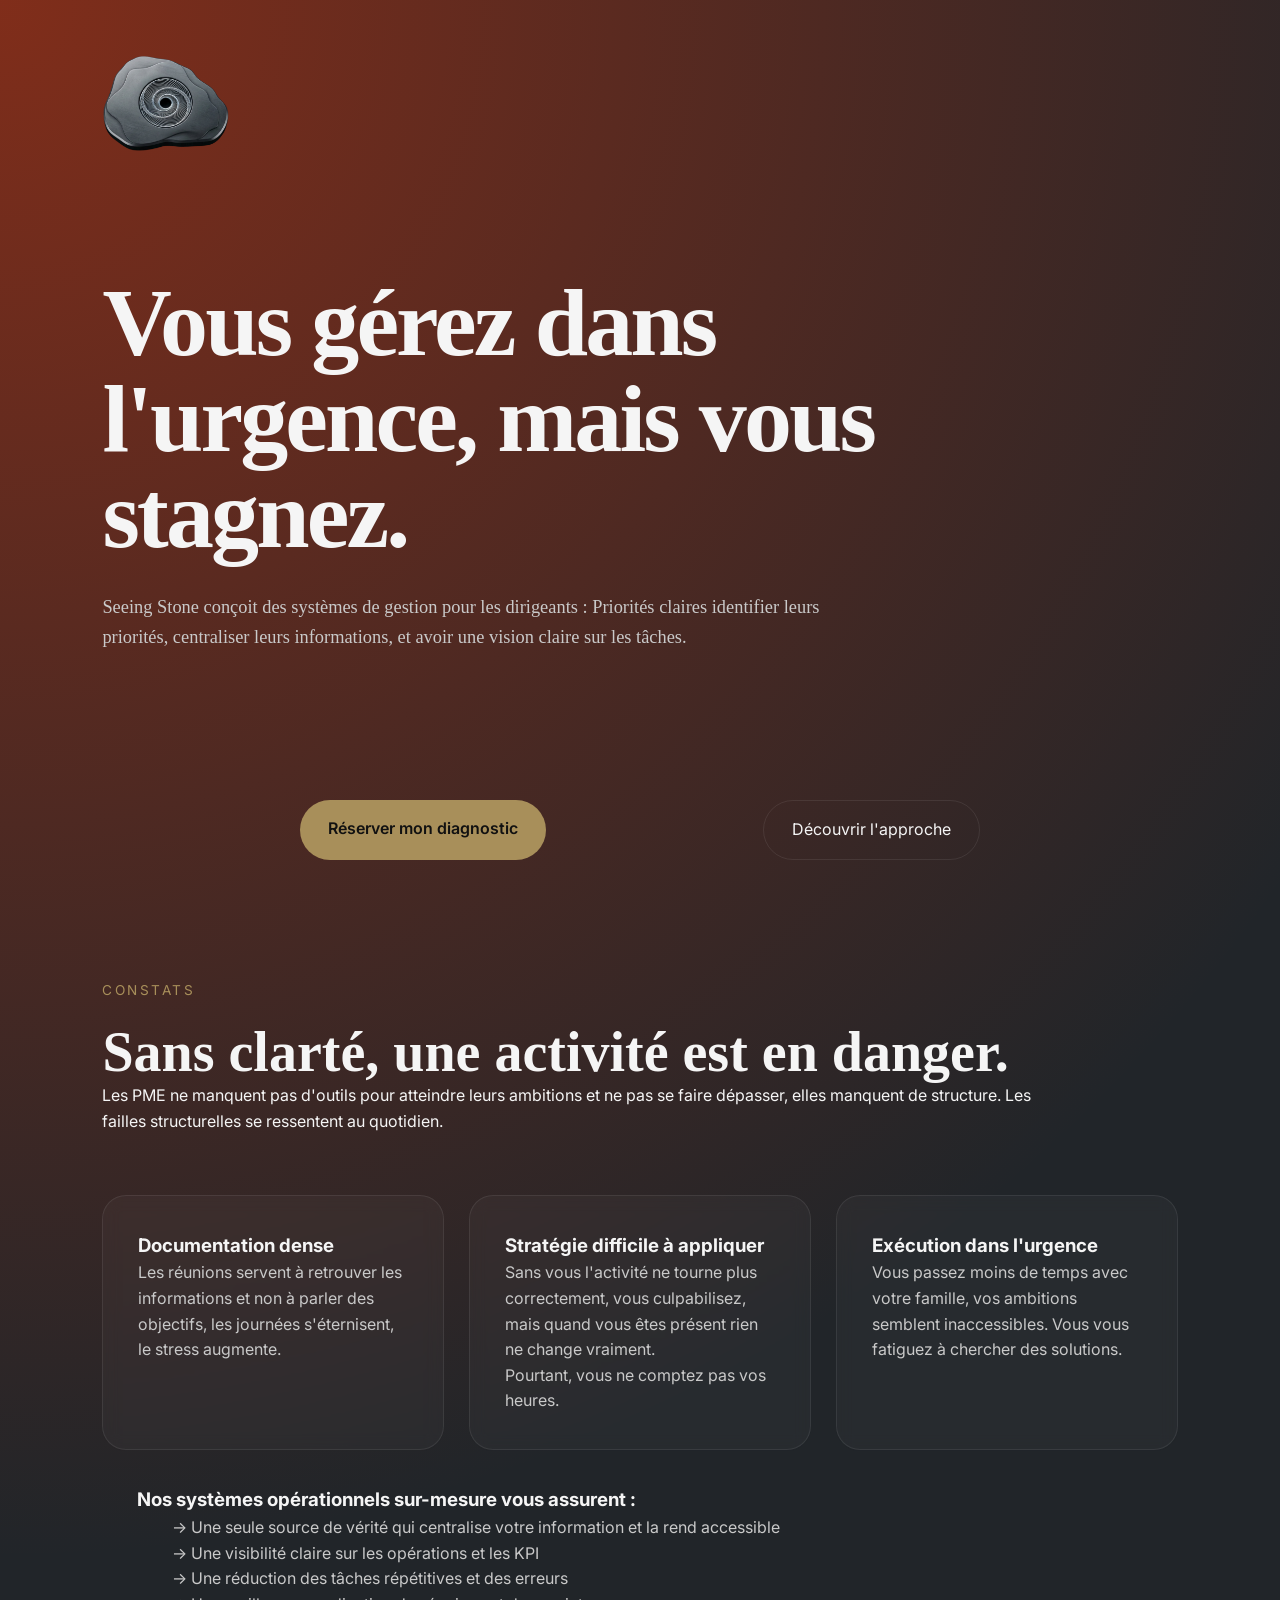
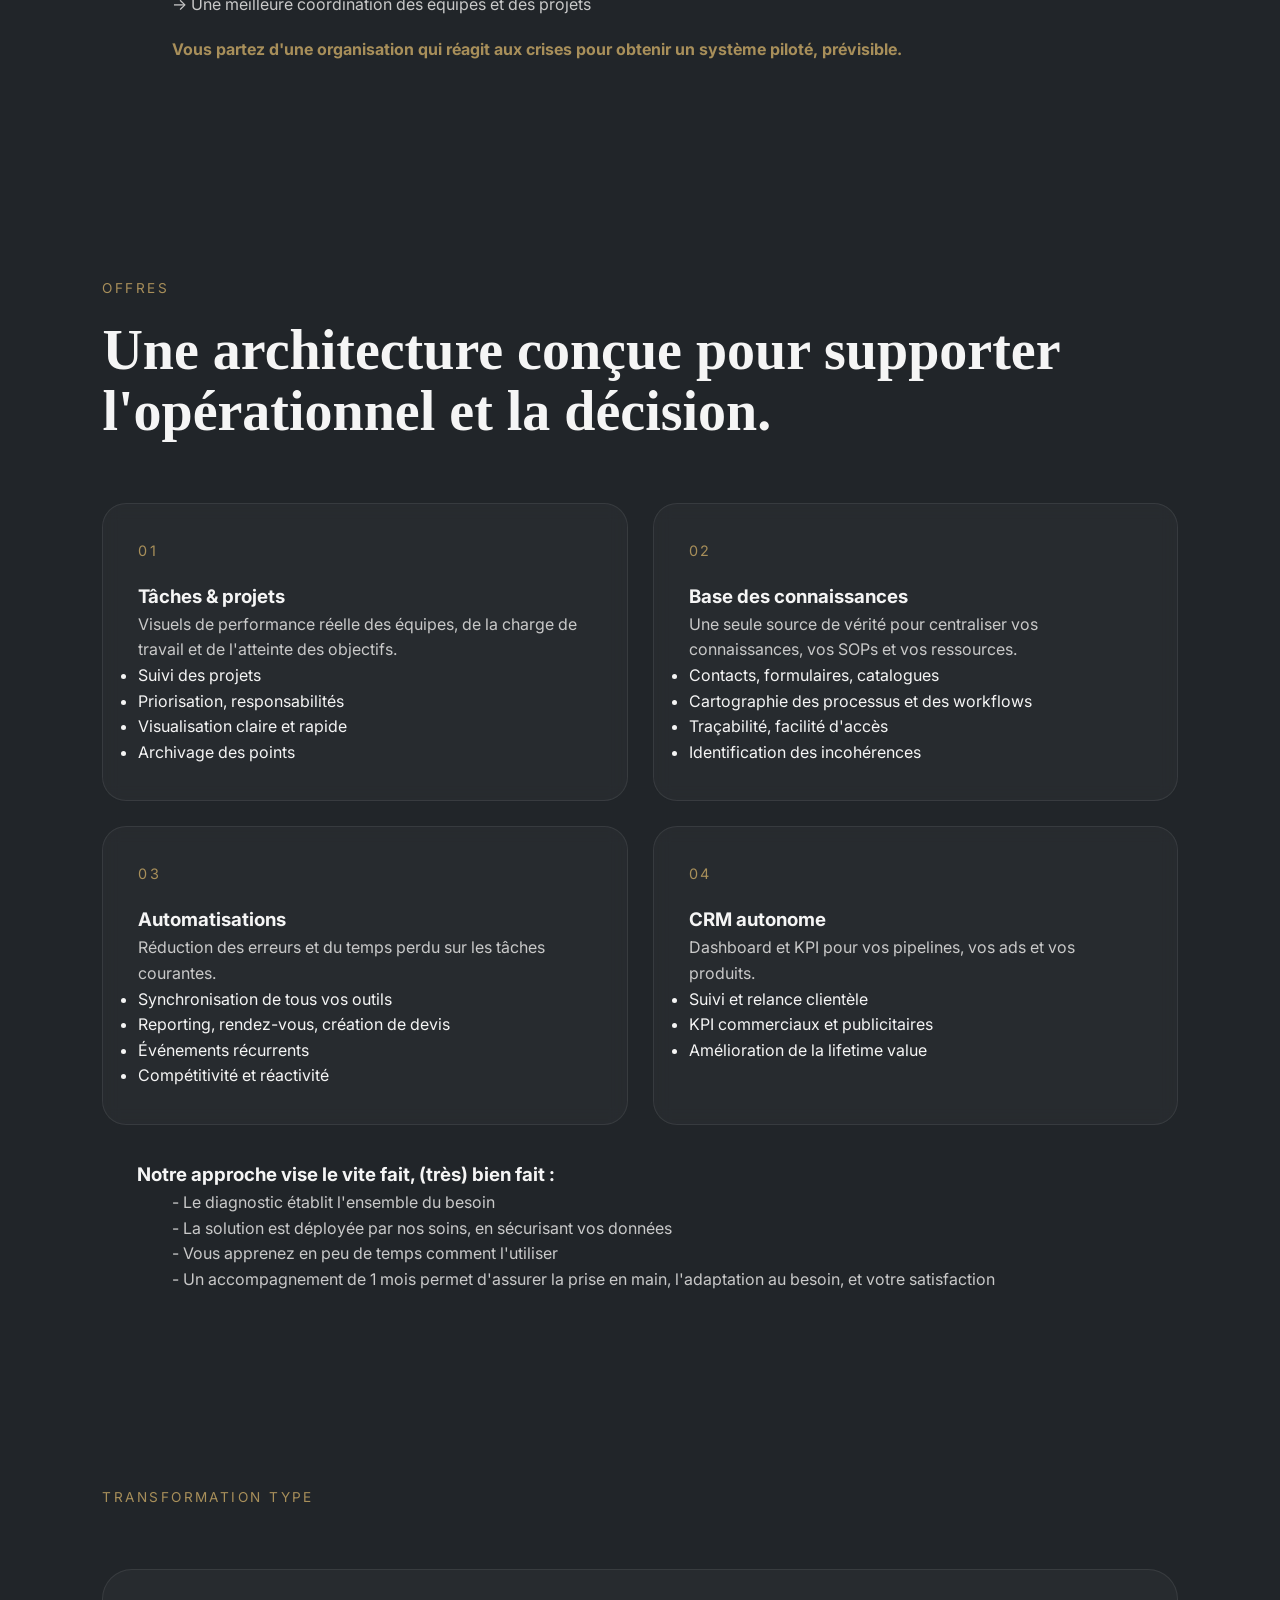
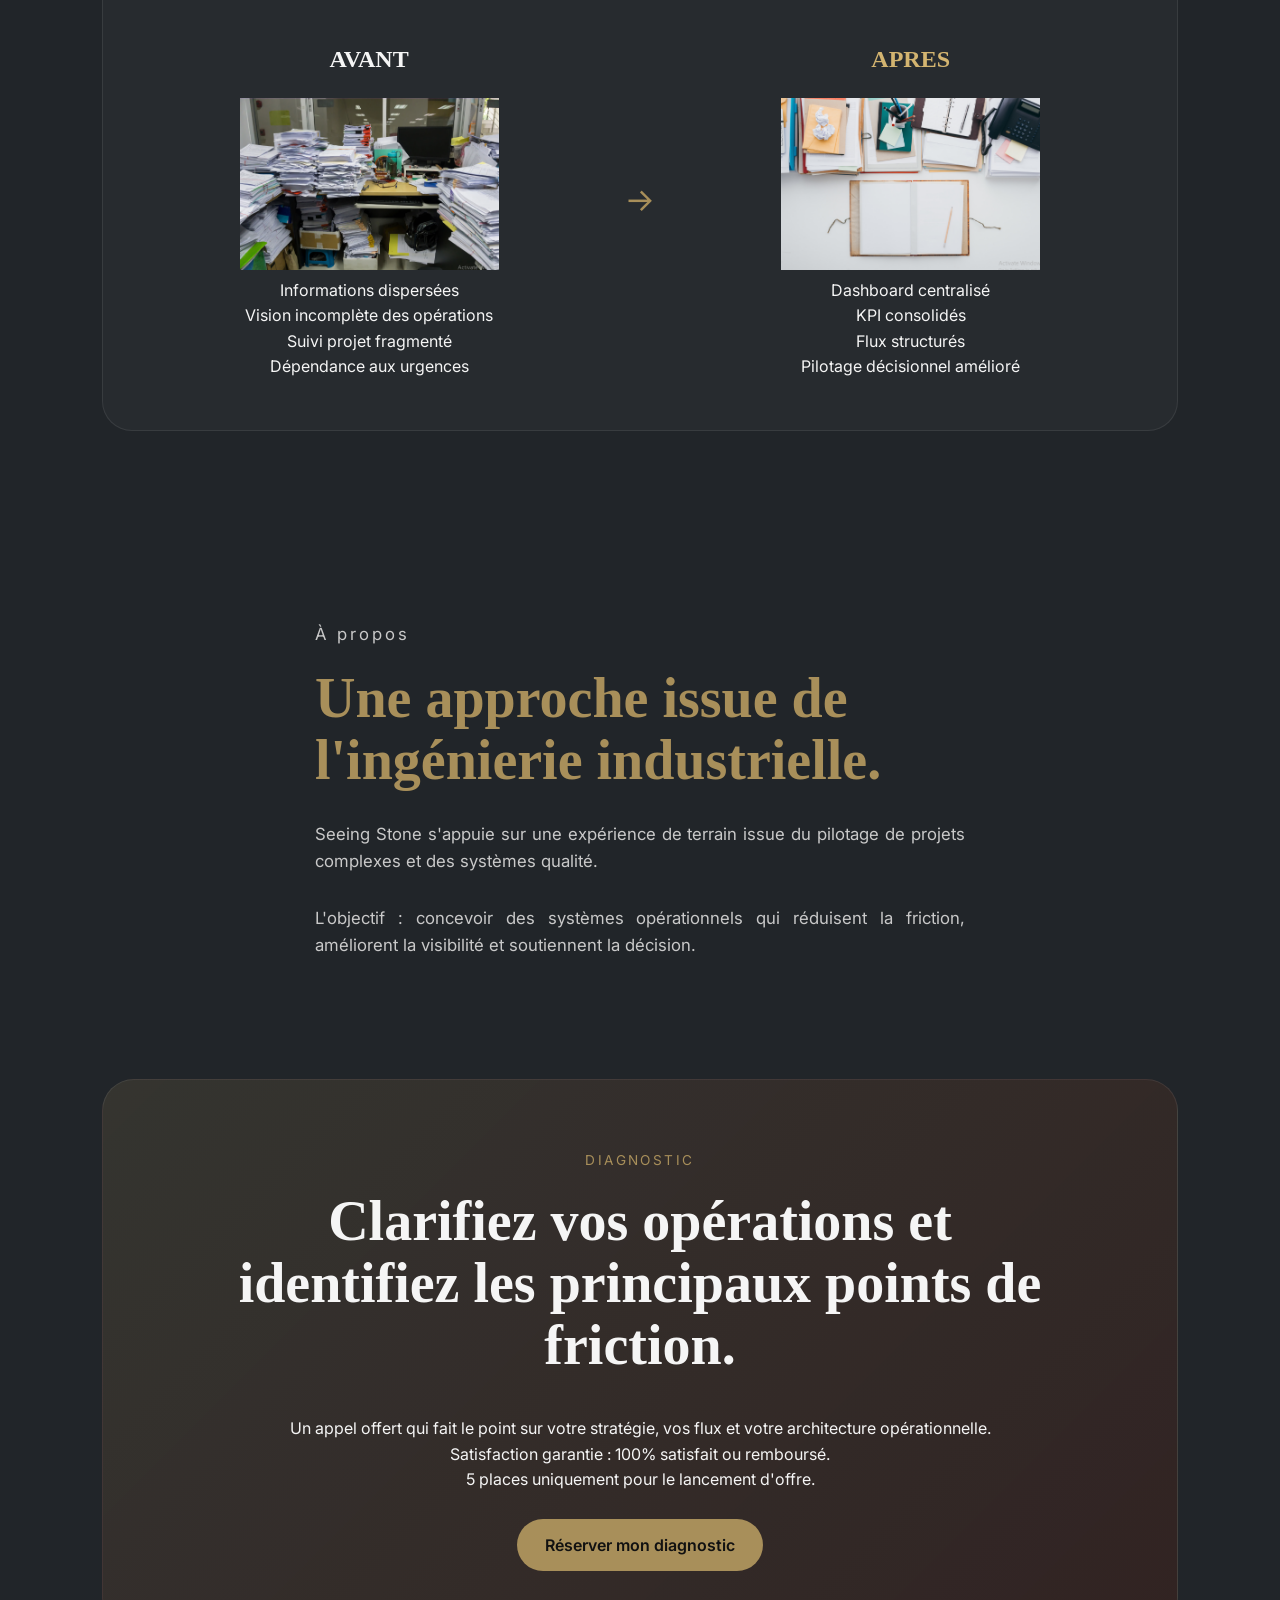
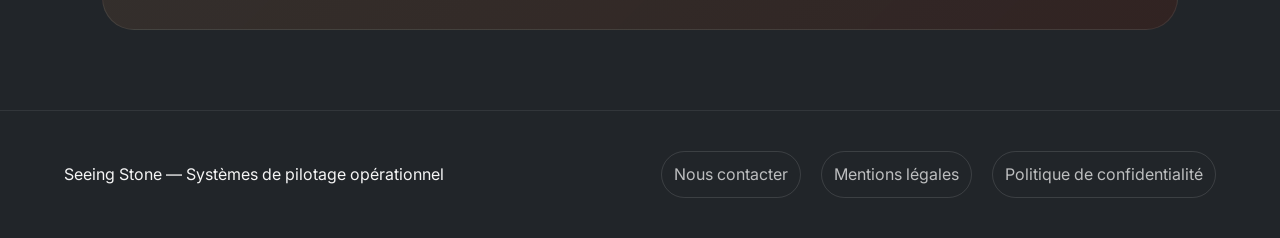
==== commit c272d7e0: "Add files via upload" ====
--- a/index.html
+++ b/index.html
@@ -53,7 +53,7 @@
   <header class="hero">
 
     <div class="logo">
-      <img src="Logos.png" alt="Logo Seeing Stone" width=12% height=12% />
+      <img src="Seeing_Stone_logo_small.png" alt="Logo Seeing Stone" width=12% height=12% />
     </div>
     <div class="hero-content">
       <h1> Vous gérez dans l'urgence, mais vous stagnez. </h1>
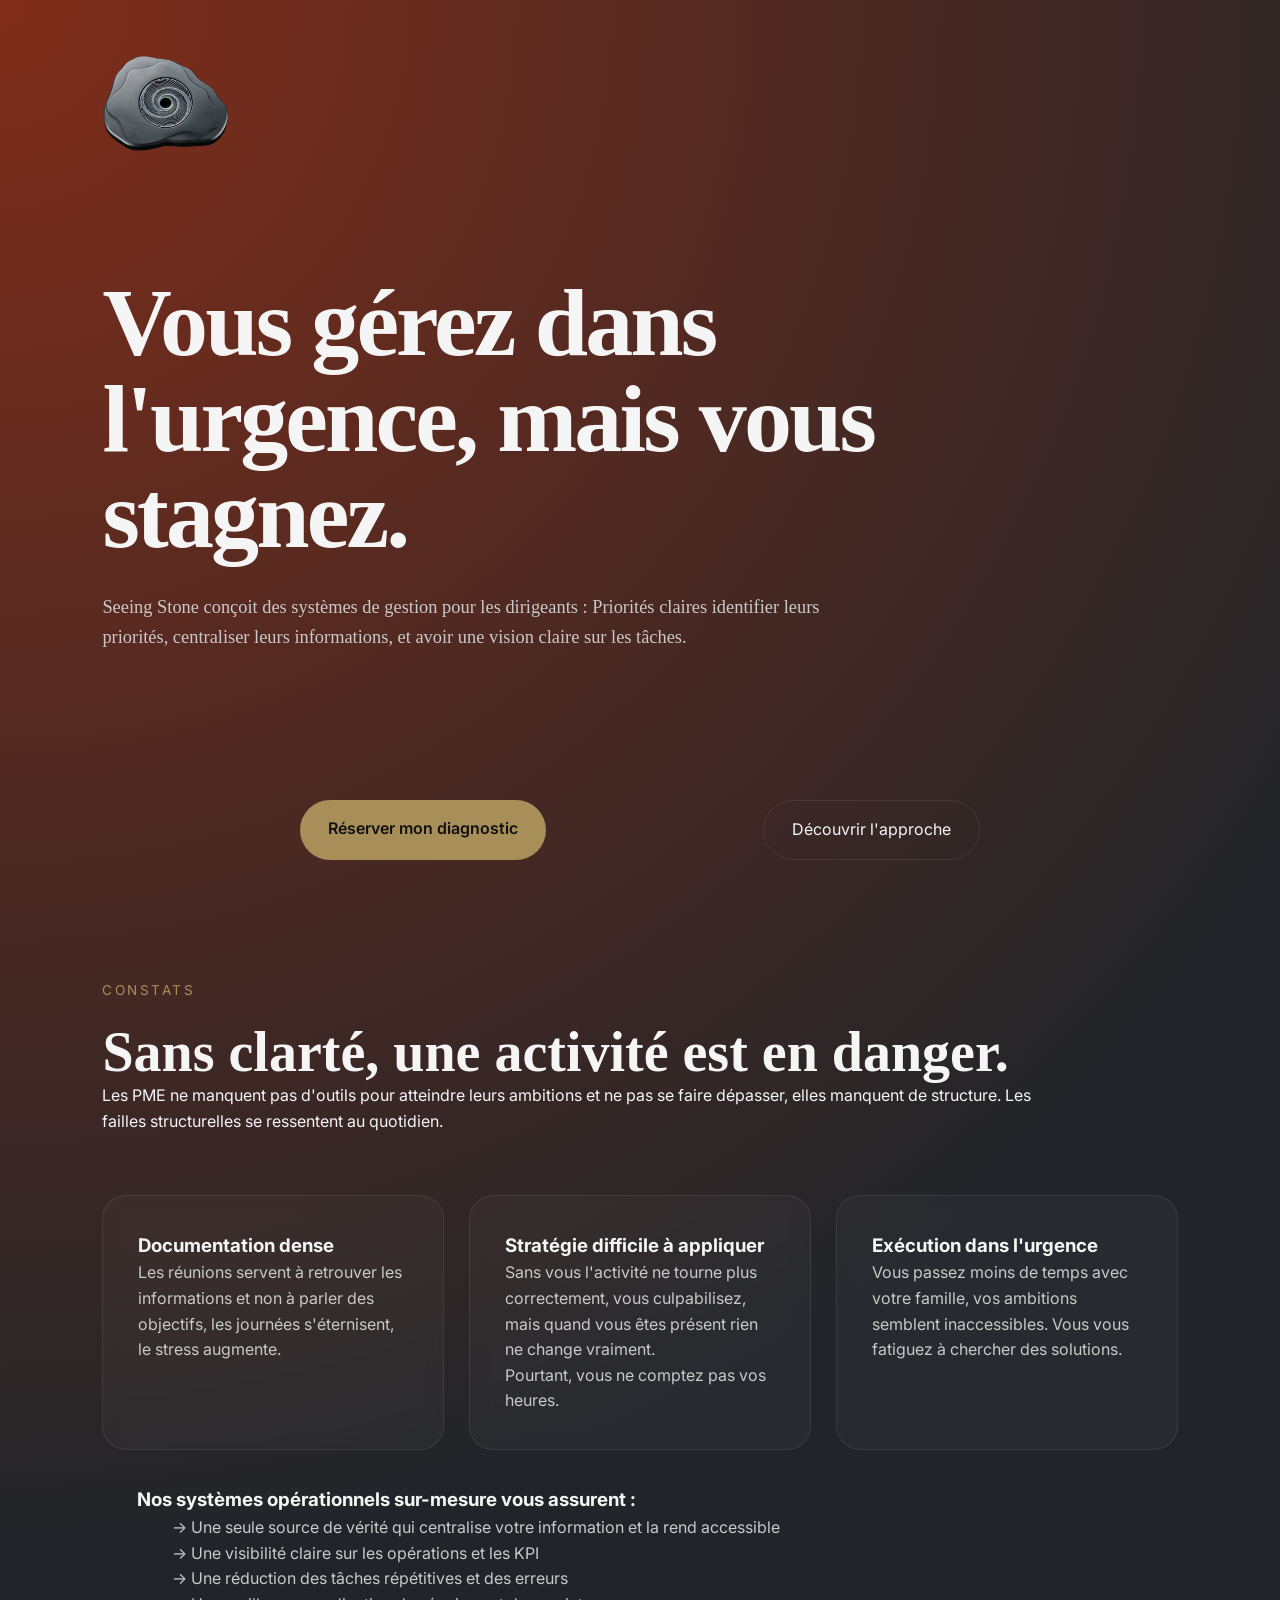
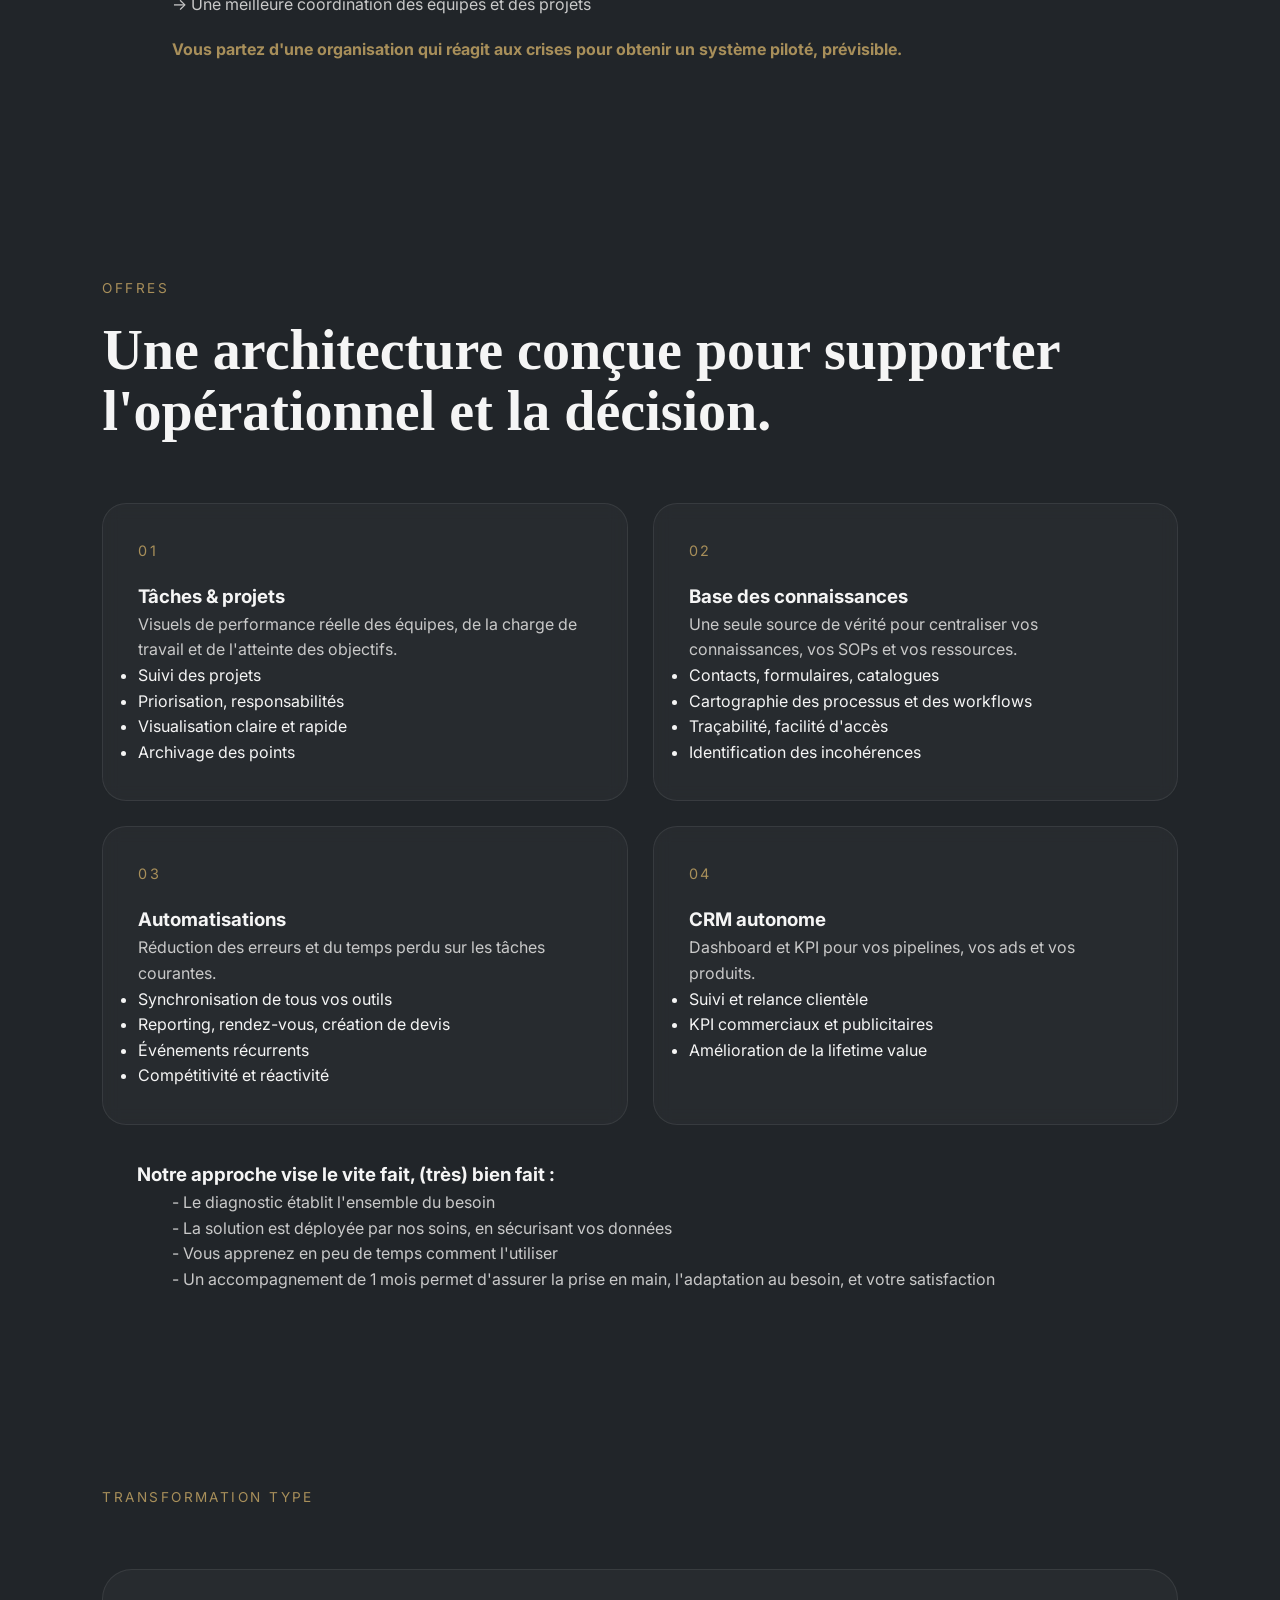
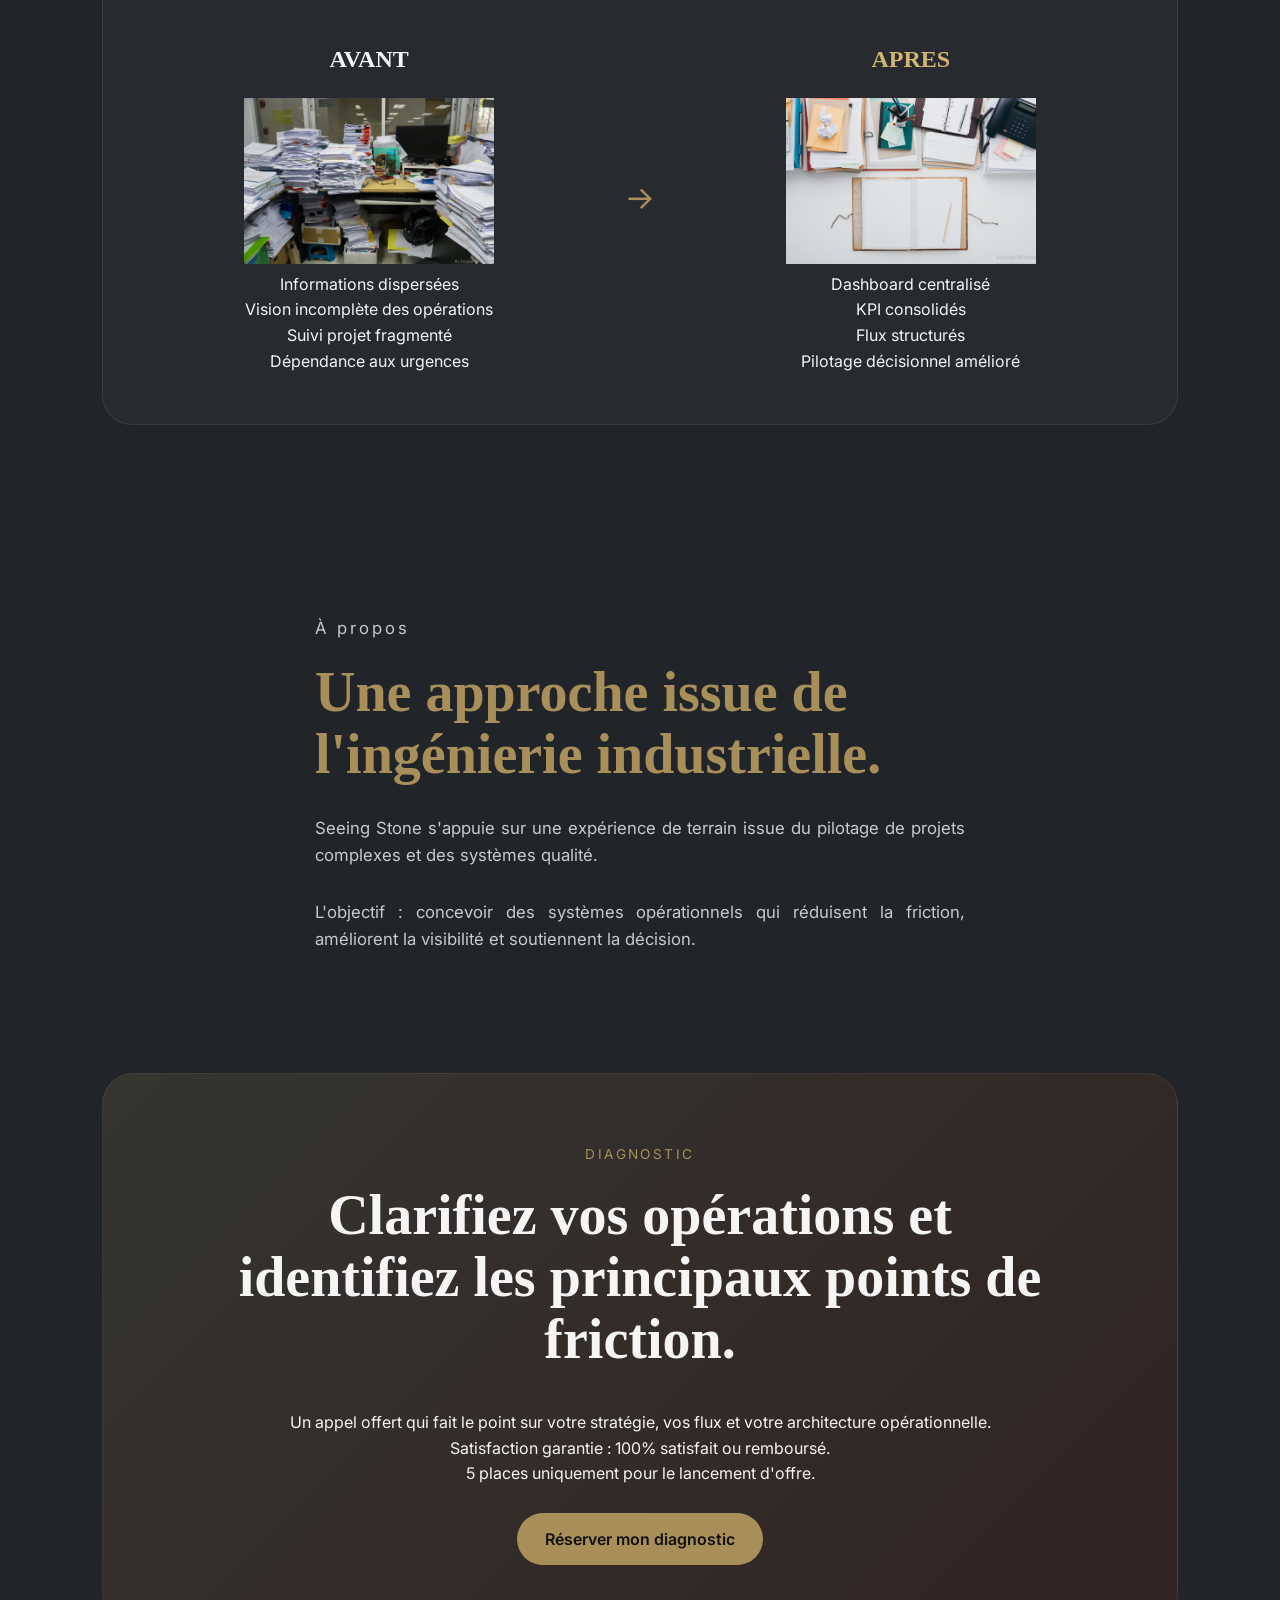
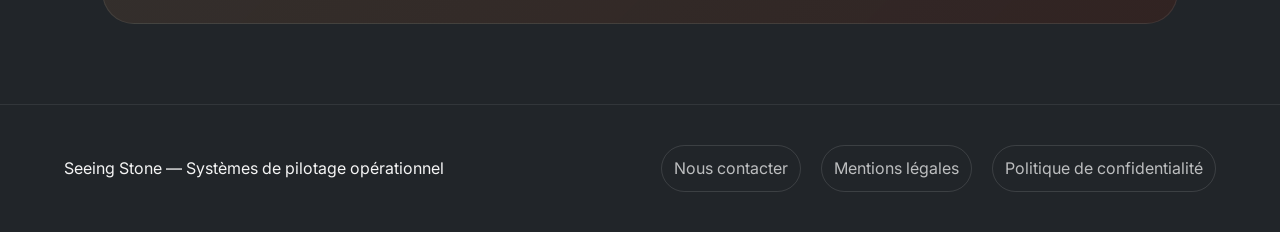
==== commit 6e2c8e27: "Mobile-first update" ====
--- a/index.html
+++ b/index.html
@@ -185,7 +185,7 @@
     <div class="case-study-grid">
       <div class="case-card-before">
         <h2> AVANT </h2>
-        <img src="messy-board.png" alt="Bureau mal rangé" width=60% height=60% />
+        <img src="messy-board.png" alt="Bureau mal rangé" />
         <p>Informations dispersées</p>
         <p>Vision incomplète des opérations</p>
         <p>Suivi projet fragmenté</p>
@@ -194,7 +194,7 @@
       <div class="transition-arrow">→</div>
       <div class="case-card-after">
         <h2> APRES </h2>
-        <img src="clean-board.png" alt="Bureau bien rangé" width=60% height=60% />
+        <img src="clean-board.png" alt="Bureau bien rangé" />
         <p>Dashboard centralisé</p>
         <p>KPI consolidés</p>
         <p>Flux structurés</p>
--- a/style.css
+++ b/style.css
@@ -285,6 +285,19 @@
   align-items: center;
   gap: 40px;
   background: rgba(255,255,255,0.03);
+}
+
+.case-card-before,
+.case-card-after {
+  flex: 1;
+  min-width: 0;
+}
+
+.case-card-before img,
+.case-card-after img {
+  width: 60%;
+  max-width: 250px;
+  height: auto;
 }
 
 .transition-state {
@@ -416,6 +429,16 @@
     grid-template-columns: 1fr;
   }
 
+  .case-study-grid {
+    flex-direction: column;
+    padding: 20px;
+    gap: 20px;
+  }
+
+  .transition-arrow {
+    transform: rotate(90deg);
+  }
+
   .transition-box {
     flex-direction: column;
   }
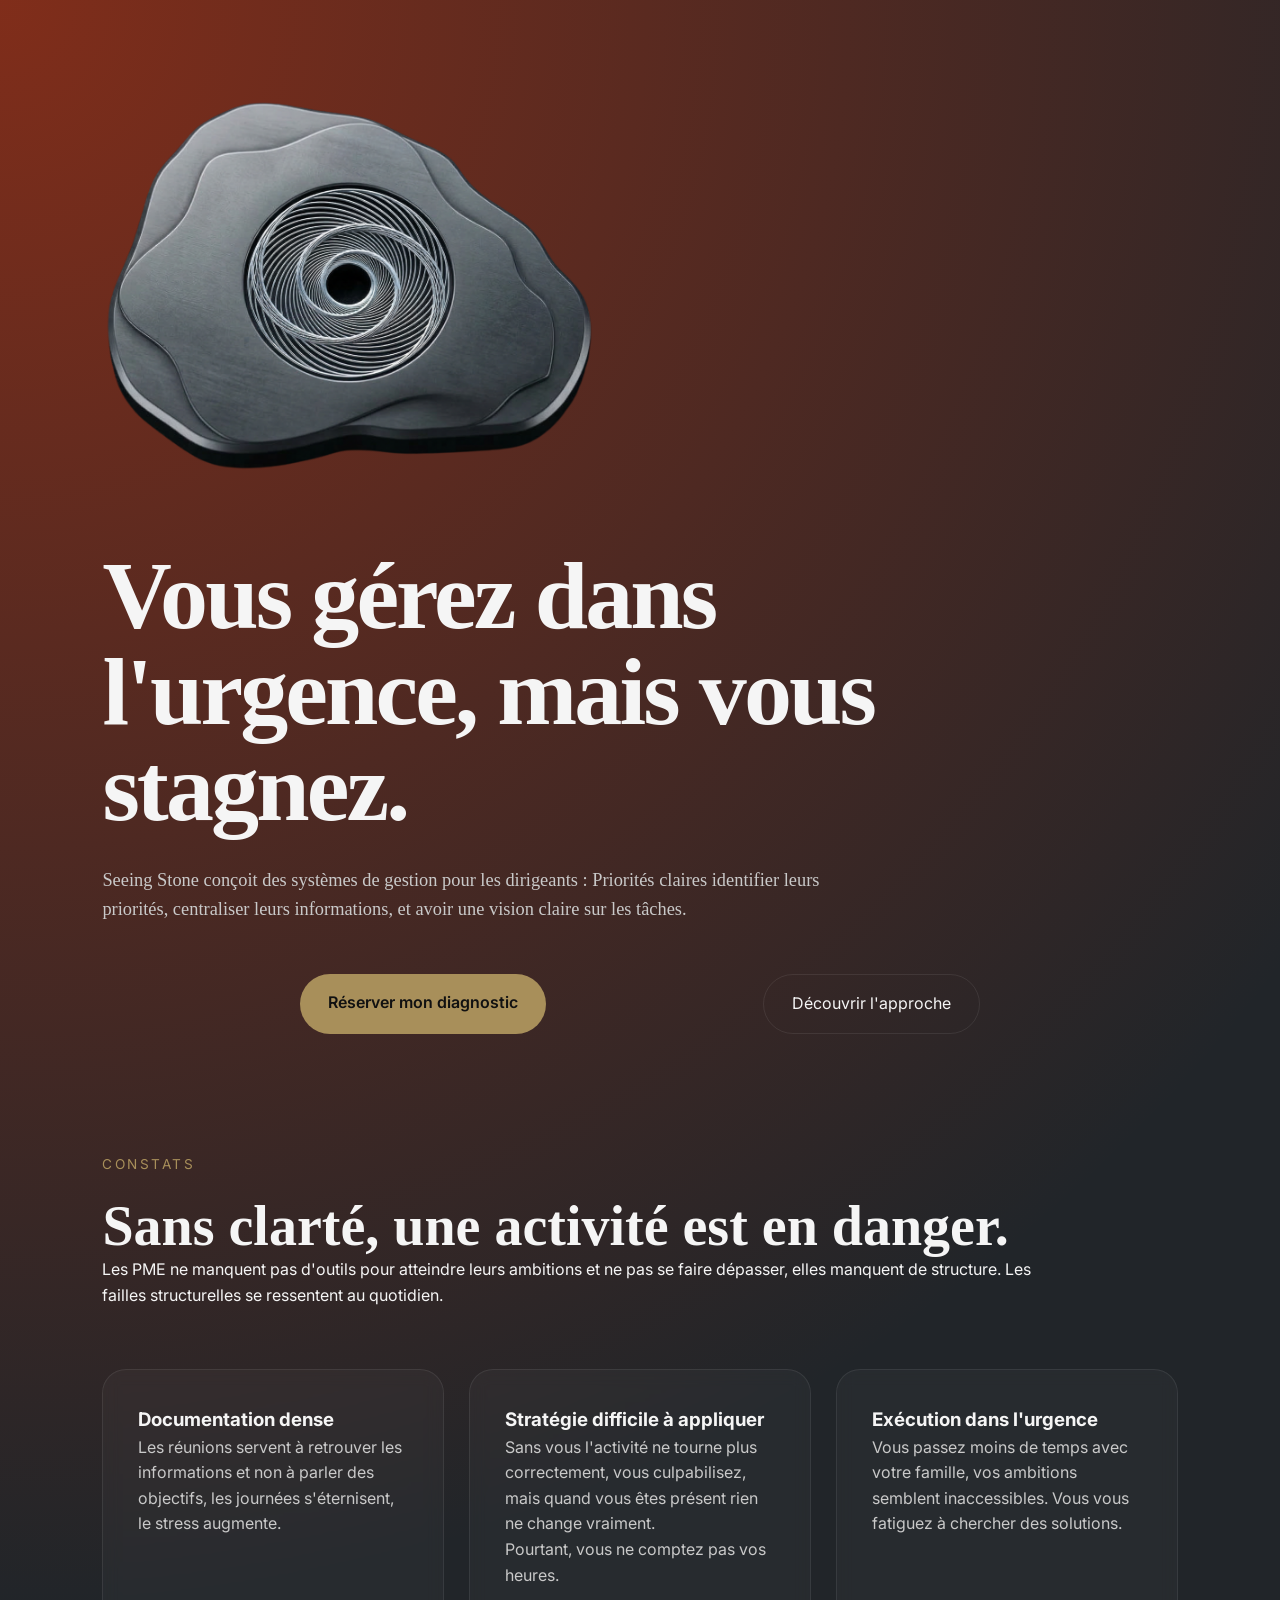
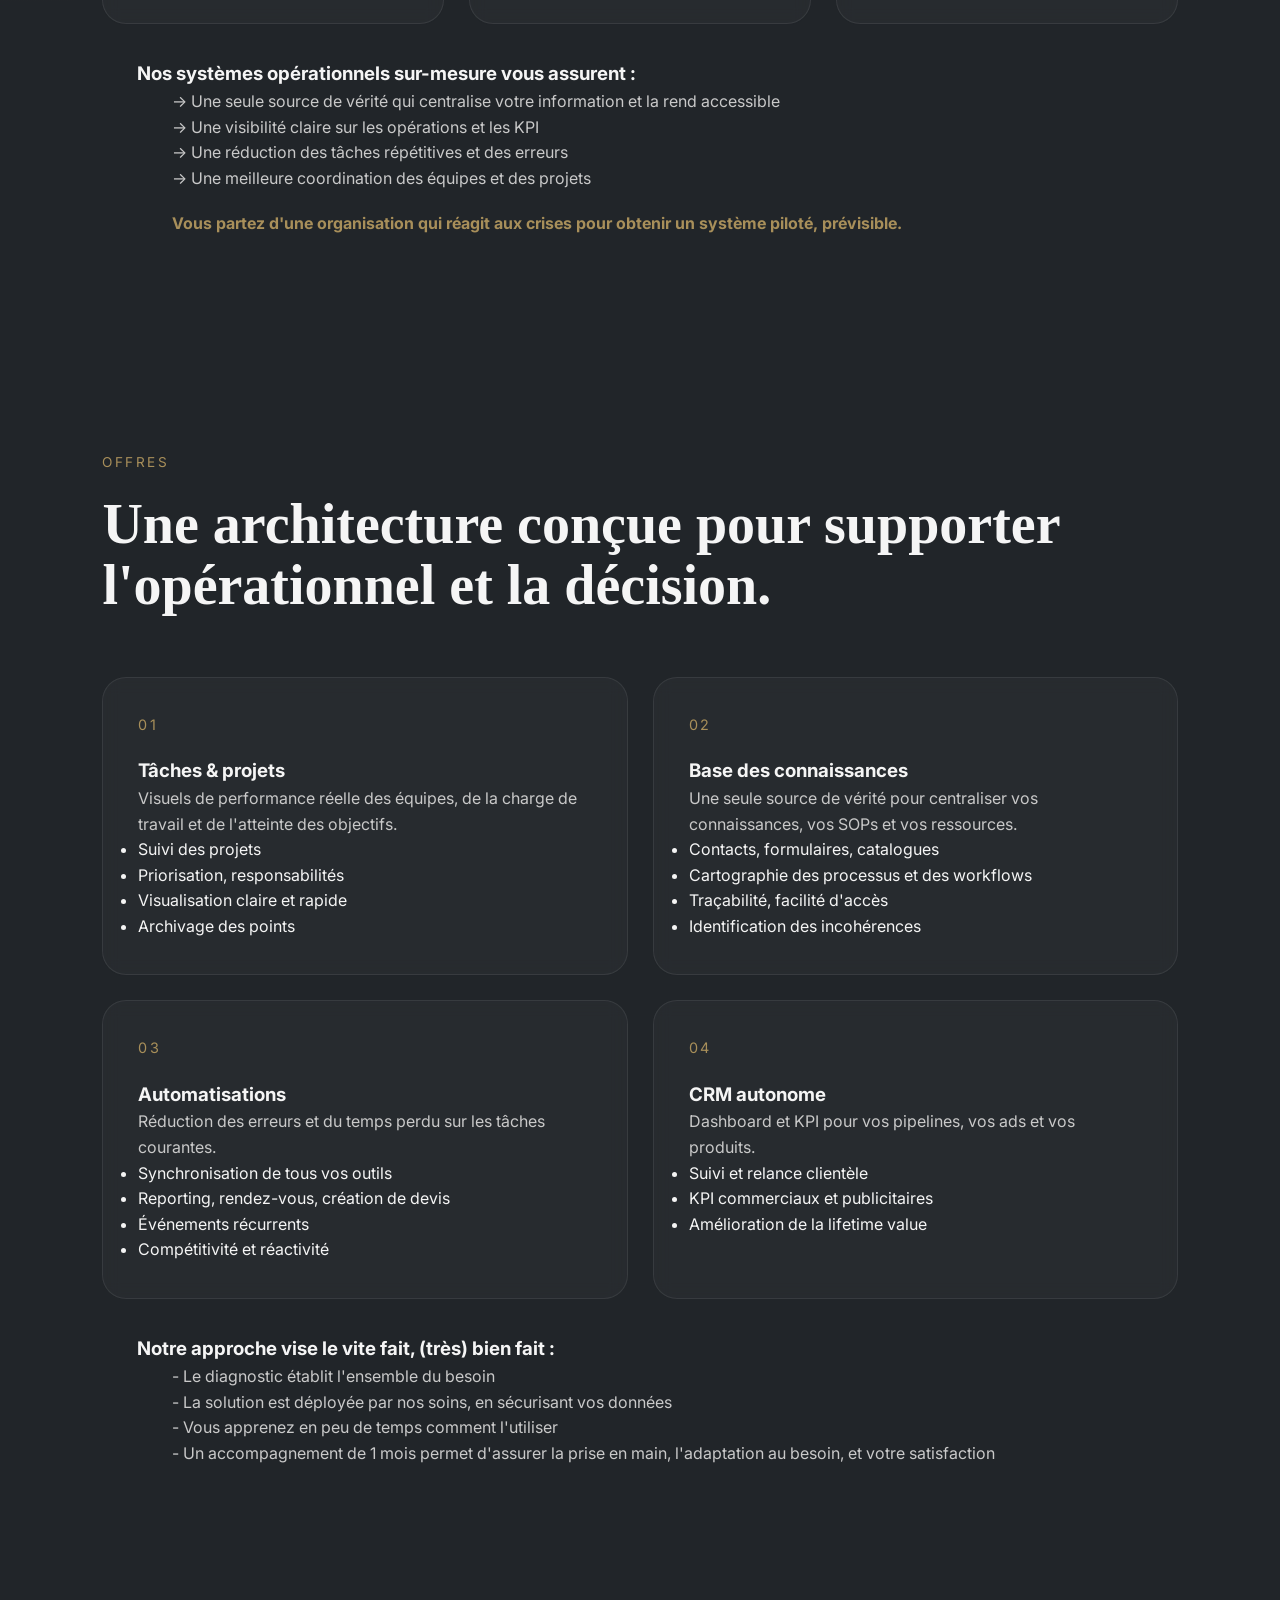
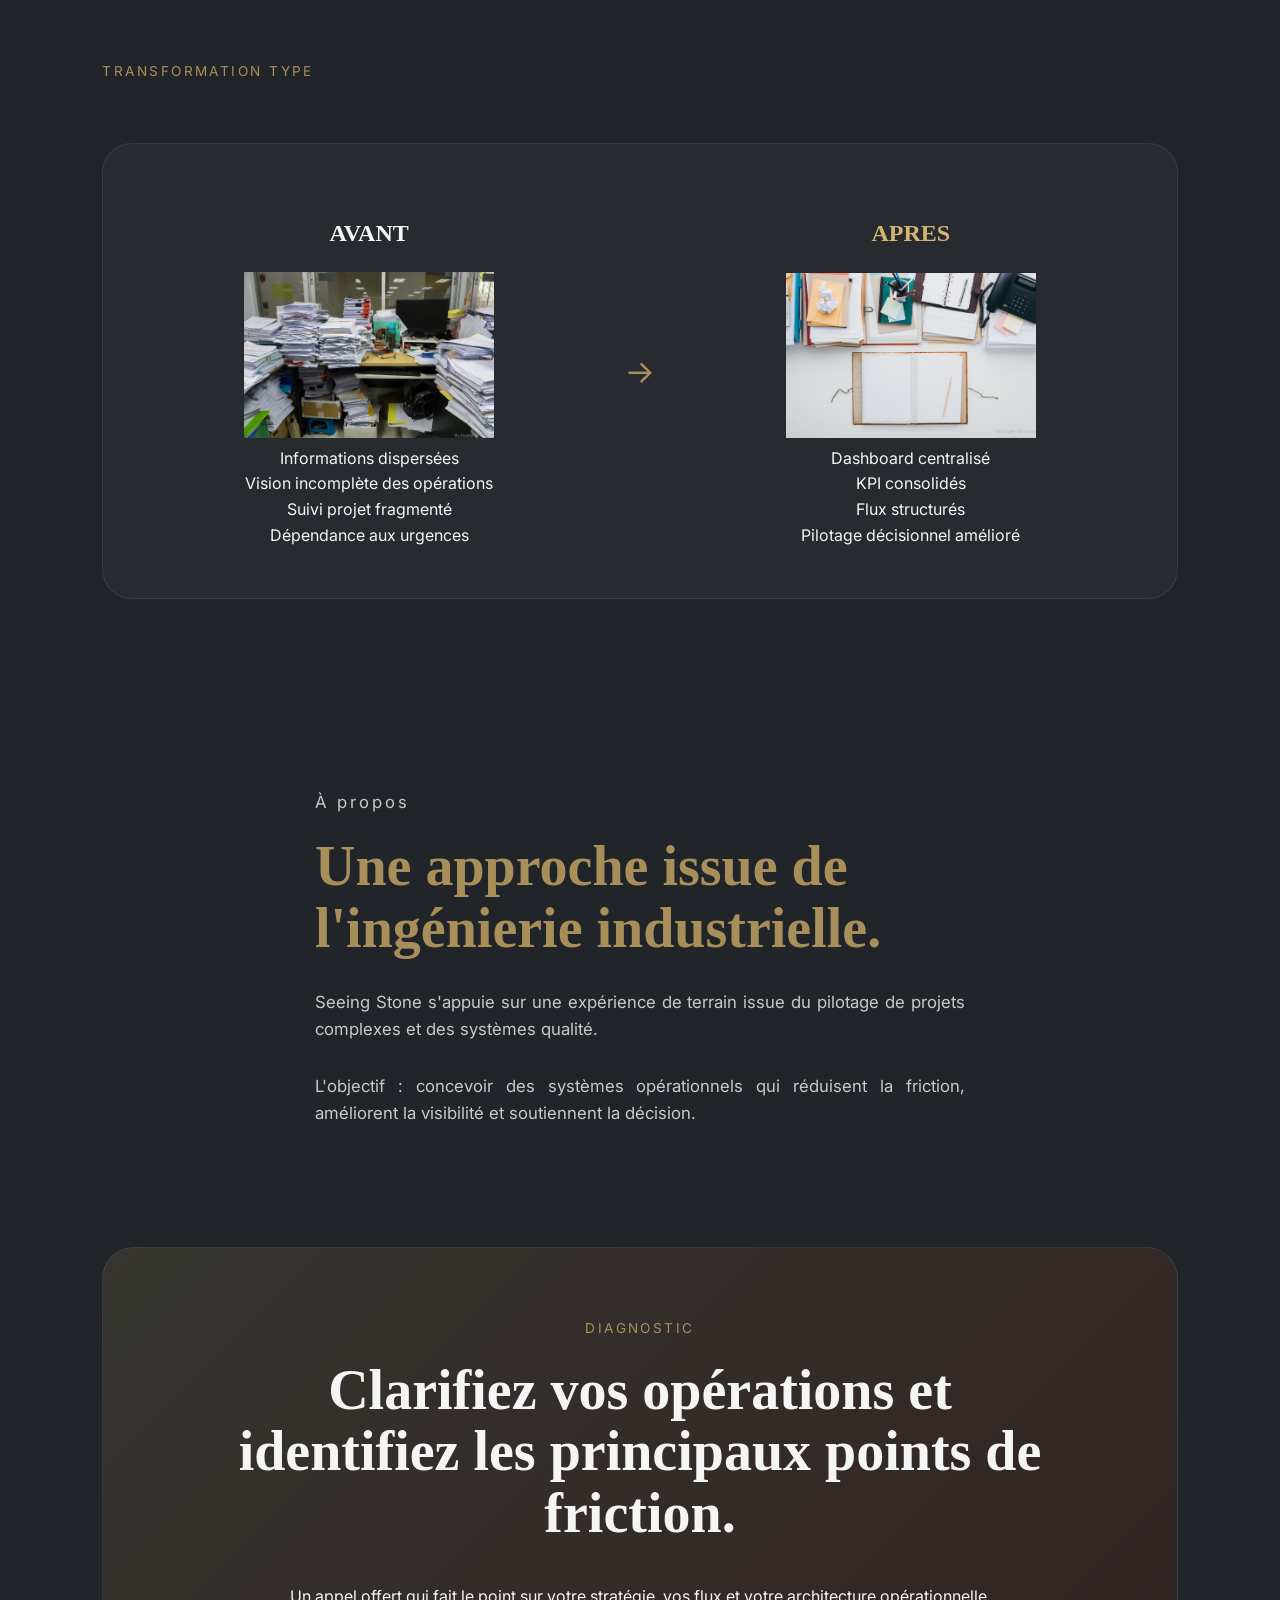
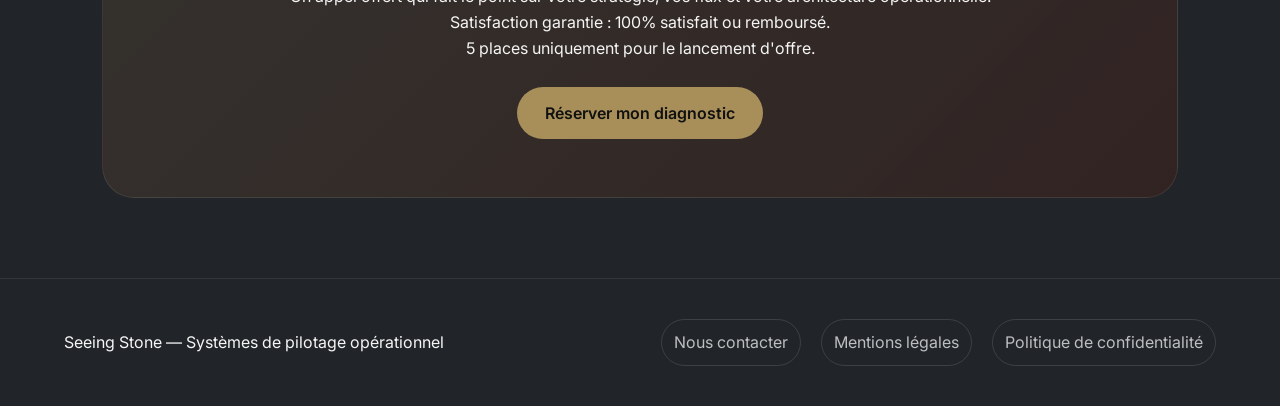
==== commit ebd08b41: "Mobile-first 2" ====
--- a/index.html
+++ b/index.html
@@ -53,7 +53,7 @@
   <header class="hero">
 
     <div class="logo">
-      <img src="Seeing_Stone_logo_small.png" alt="Logo Seeing Stone" width=12% height=12% />
+      <img src="Seeing_Stone_logo_small.png" alt="Logo Seeing Stone" />
     </div>
     <div class="hero-content">
       <h1> Vous gérez dans l'urgence, mais vous stagnez. </h1>
--- a/style.css
+++ b/style.css
@@ -297,6 +297,11 @@
 .case-card-after img {
   width: 60%;
   max-width: 250px;
+  height: auto;
+}
+
+.case-logo img{
+  width: 12%;
   height: auto;
 }
 
@@ -435,6 +440,11 @@
     gap: 20px;
   }
 
+.case-logo img{
+  width: 18%;
+  height: auto;
+}
+
   .transition-arrow {
     transform: rotate(90deg);
   }
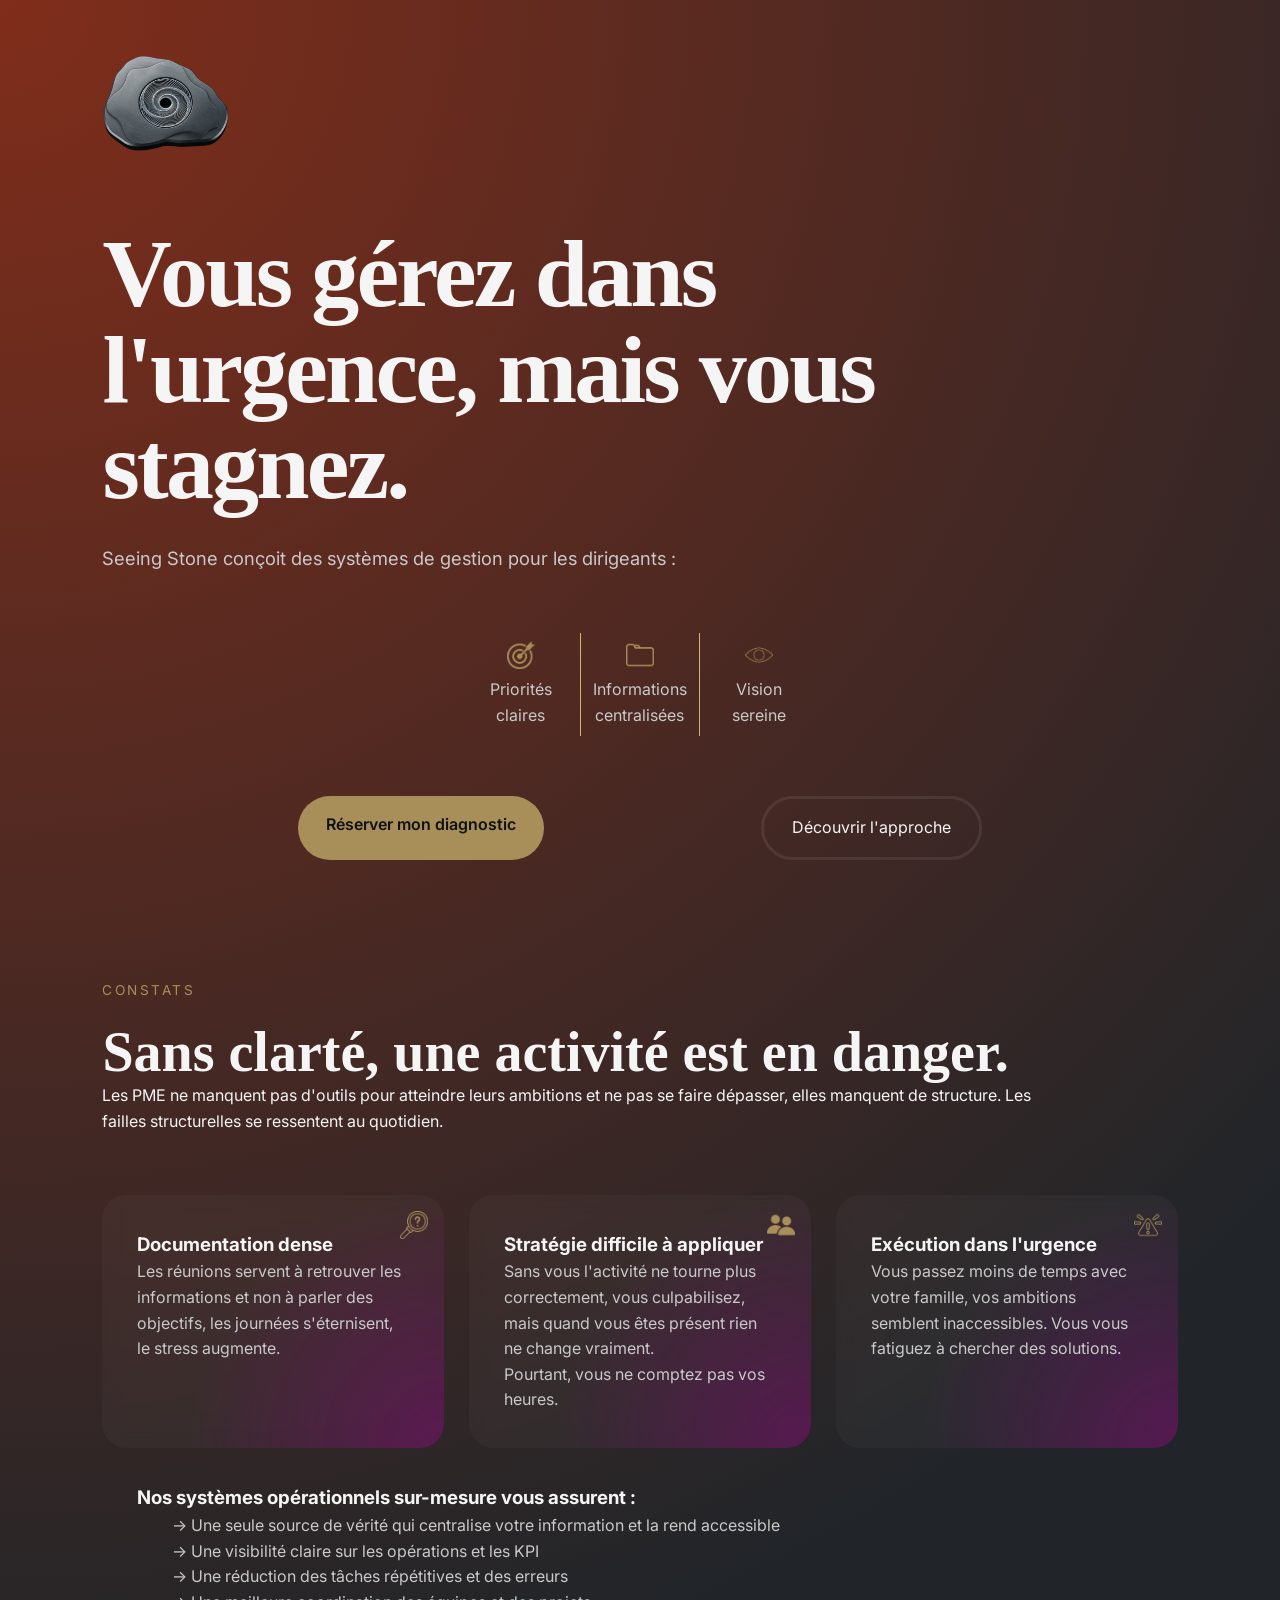
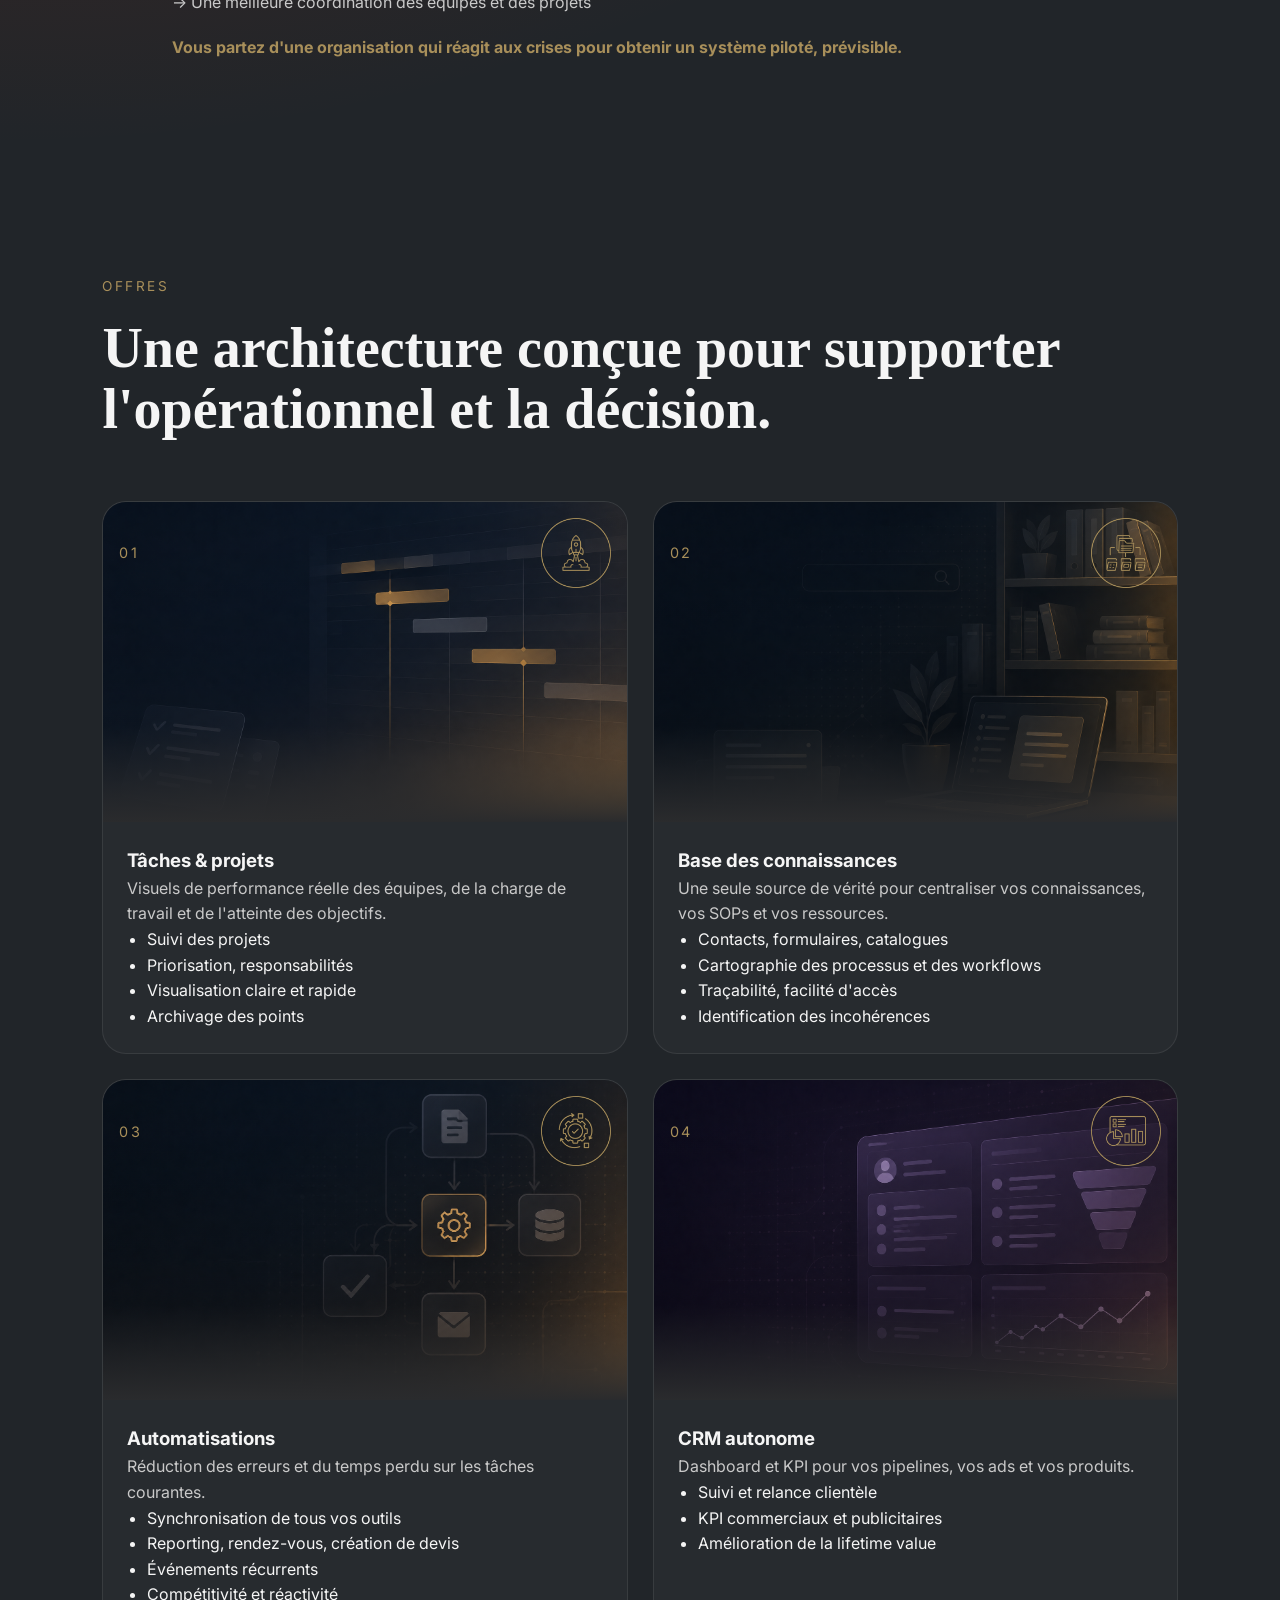
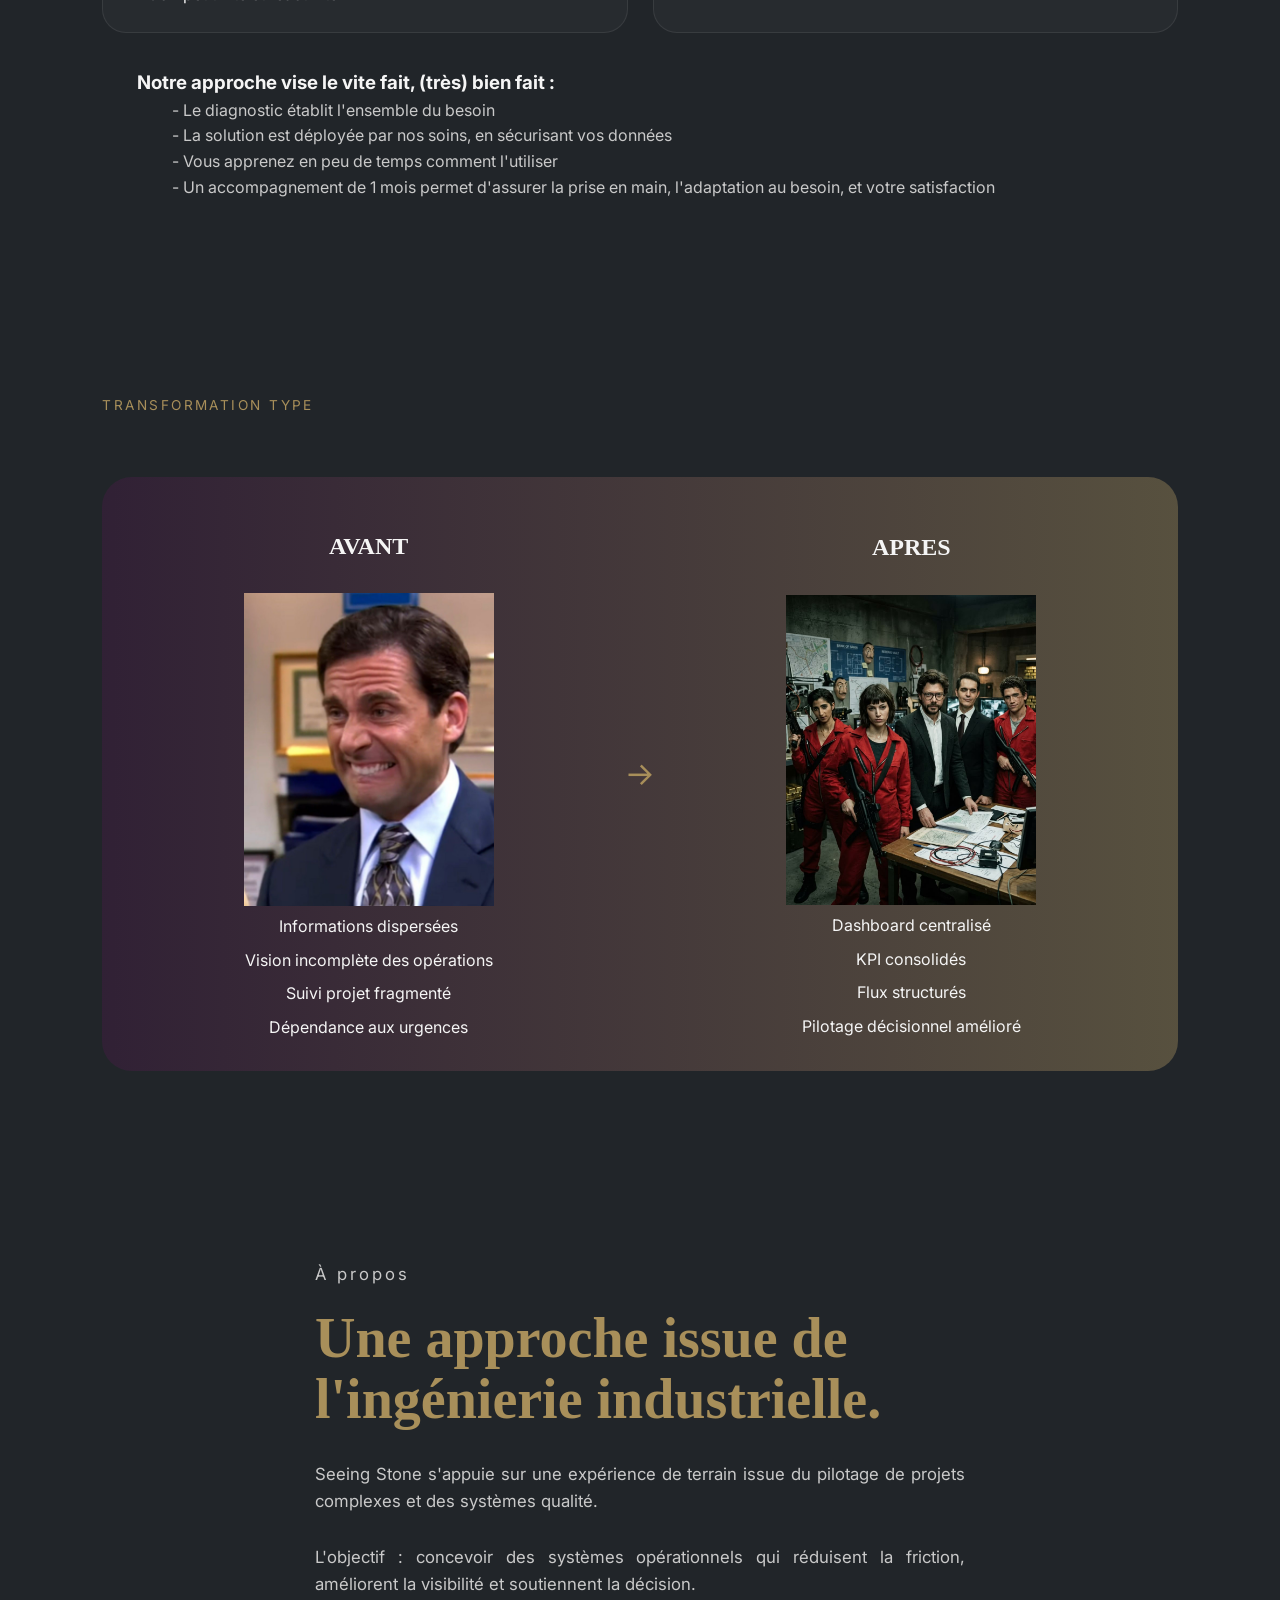
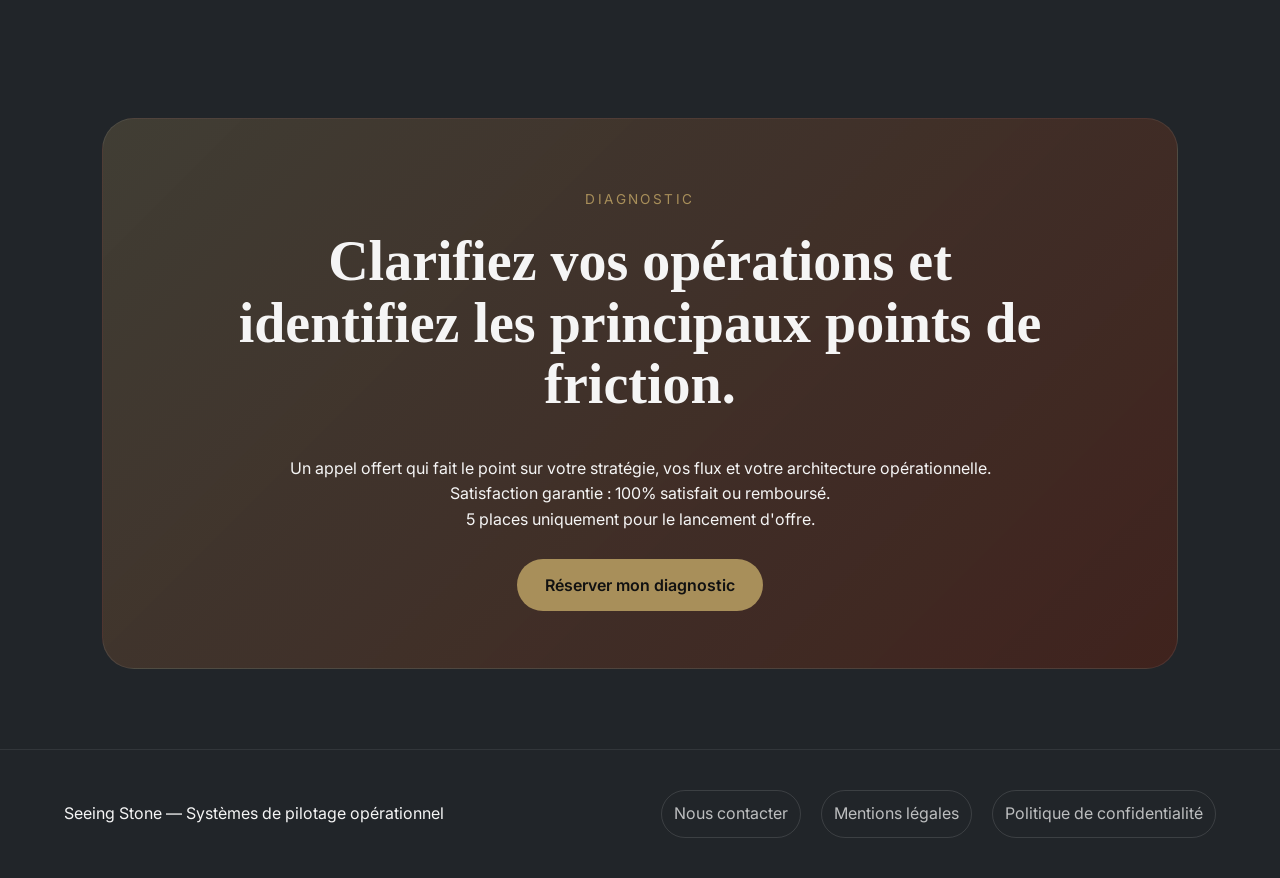
==== commit 7d6e6dd7: "Add files via upload" ====
--- a/index.html
+++ b/index.html
@@ -53,54 +53,64 @@
   <header class="hero">
 
     <div class="logo">
-      <img src="Seeing_Stone_logo_small.png" alt="Logo Seeing Stone" />
+      <img src="images/Seeing_Stone_logo_small.png" alt="Logo Seeing Stone" />
     </div>
     <div class="hero-content">
       <h1> Vous gérez dans l'urgence, mais vous stagnez. </h1>
-      <p class="hero-text"> Seeing Stone conçoit des systèmes de gestion pour les dirigeants :
-        Priorités claires
-        identifier leurs priorités,
-        centraliser leurs informations, et avoir une vision claire sur les tâches. </p>
+      <p class="hero-text"> Seeing Stone conçoit des systèmes de gestion pour les dirigeants :</p>
+    </div>
+    <div class="features-grid">
+      <div class="feature-item">
+        <img src="images/prio-clair.png" alt="">
+        <p>Priorités<br>claires</p>
+      </div>
+
+      <div class="feature-item">
+        <img src="images/info central.png" alt="">
+        <p>Informations<br>centralisées</p>
+      </div>
+
+      <div class="feature-item">
+        <img src="images/vision sereine.png" alt="">
+        <p>Vision<br>sereine</p>
+      </div>
     </div>
     <div class="hero-buttons">
-      <a href="https://calendly.com/ton-lien-calendly" class="primary-button" target="_blank"> Réserver mon diagnostic
+      <a href="https://calendly.com/seeing-stone/30min" class="primary-button" target="_blank"> Réserver mon diagnostic
       </a>
       <a href="#services" class="secondary-button"> Découvrir l'approche </a>
     </div>
   </header>
 
   <section class="problem-section">
-
     <div class="section-header">
       <p class="section-tag"> CONSTATS </p>
       <h2>Sans clarté, une activité est en danger.</h2>
       <p class="section-intro">
         Les PME ne manquent pas d'outils pour atteindre leurs ambitions et ne pas se faire dépasser, elles manquent de
-        structure.
-        Les failles structurelles se ressentent au quotidien.</p>
-    </div>
-
+        structure. Les failles structurelles se ressentent au quotidien.</p>
+    </div>
     <div class="problem-grid">
       <div class="problem-card">
         <h3>Documentation dense</h3>
+        <img src="images/doc dense.png" class="card-icon">
         <p>Les réunions servent à retrouver les informations et non à parler des objectifs, les journées s'éternisent,
           le stress augmente.</p>
       </div>
-
       <div class="problem-card">
         <h3>Stratégie difficile à appliquer</h3>
+        <img src="images/strat difficile.png" class="card-icon">
         <p>Sans vous l'activité ne tourne plus correctement, vous culpabilisez, mais quand vous êtes présent rien ne
           change vraiment.</p>
         <p>Pourtant, vous ne comptez pas vos heures.</p>
       </div>
-
       <div class="problem-card">
         <h3>Exécution dans l'urgence</h3>
+        <img src="images/urgence.png" class="card-icon">
         <p>Vous passez moins de temps avec votre famille, vos ambitions semblent inaccessibles. Vous vous fatiguez à
           chercher des solutions.</p>
       </div>
     </div>
-
     <div class="benefits">
       <h3>Nos systèmes opérationnels sur-mesure vous assurent :</h3>
       <p>→ Une seule source de vérité qui centralise votre information et la rend accessible</p>
@@ -112,7 +122,6 @@
   </section>
 
   <section class="services-section" id="services">
-
     <div class="section-header">
       <p class="section-tag">OFFRES</p>
       <h2> Une architecture conçue pour supporter l'opérationnel et la décision. </h2>
@@ -120,51 +129,87 @@
 
     <div class="services-grid">
       <article class="service-card">
-        <div class="service-number">01</div>
-        <h3> Tâches & projets </h3>
-        <p> Visuels de performance réelle des équipes, de la charge de travail et de l'atteinte des objectifs.
-        </p>
-        <ul>
-          <li>Suivi des projets</li>
-          <li>Priorisation, responsabilités</li>
-          <li>Visualisation claire et rapide</li>
-          <li>Archivage des points</li>
-        </ul>
+        <div class="service-header">
+          <div class="service-number">01</div>
+          <div class="service-icon">
+            <img src="images/tache projet.png" alt="">
+          </div>
+        </div>
+        <div class="service-visual">
+          <img src="images/taches projet fond.png" alt="">
+        </div>
+        <div class="service-content">
+          <h3>Tâches & projets</h3>
+          <p>Visuels de performance réelle des équipes, de la charge de travail et de l'atteinte des objectifs.</p>
+          <ul>
+            <li>Suivi des projets</li>
+            <li>Priorisation, responsabilités</li>
+            <li>Visualisation claire et rapide</li>
+            <li>Archivage des points</li>
+          </ul>
+        </div>
       </article>
-
-      <article class="service-card full-width">
-        <div class="service-number">02</div>
-        <h3> Base des connaissances </h3>
-        <p> Une seule source de vérité pour centraliser vos connaissances, vos SOPs et vos ressources. </p>
-        <ul>
-          <li>Contacts, formulaires, catalogues</li>
-          <li>Cartographie des processus et des workflows</li>
-          <li>Traçabilité, facilité d'accès</li>
-          <li>Identification des incohérences</li>
-        </ul>
+      <article class="service-card">
+        <div class="service-header">
+          <div class="service-number">02</div>
+          <div class="service-icon">
+            <img src="images/base documentation.png" alt="">
+          </div>
+        </div>
+        <div class="service-visual">
+          <img src="images/base documentation fond.png" alt="">
+        </div>
+        <div class="service-content">
+          <h3> Base des connaissances </h3>
+          <p> Une seule source de vérité pour centraliser vos connaissances, vos SOPs et vos ressources. </p>
+          <ul>
+            <li>Contacts, formulaires, catalogues</li>
+            <li>Cartographie des processus et des workflows</li>
+            <li>Traçabilité, facilité d'accès</li>
+            <li>Identification des incohérences</li>
+          </ul>
+        </div>
       </article>
-
       <article class="service-card">
-        <div class="service-number">03</div>
-        <h3>Automatisations</h3>
-        <p> Réduction des erreurs et du temps perdu sur les tâches courantes. </p>
-        <ul>
-          <li>Synchronisation de tous vos outils</li>
-          <li>Reporting, rendez-vous, création de devis</li>
-          <li>Événements récurrents</li>
-          <li>Compétitivité et réactivité</li>
-        </ul>
+        <div class="service-header">
+          <div class="service-number">03</div>
+          <div class="service-icon">
+            <img src="images/automatisation.png" alt="">
+          </div>
+        </div>
+        <div class="service-visual">
+          <img src="images/automatisation fond.png" alt="">
+        </div>
+        <div class="service-content">
+          <h3>Automatisations</h3>
+          <p> Réduction des erreurs et du temps perdu sur les tâches courantes. </p>
+          <ul>
+            <li>Synchronisation de tous vos outils</li>
+            <li>Reporting, rendez-vous, création de devis</li>
+            <li>Événements récurrents</li>
+            <li>Compétitivité et réactivité</li>
+          </ul>
+        </div>
       </article>
-
       <article class="service-card">
-        <div class="service-number">04</div>
-        <h3> CRM autonome </h3>
-        <p> Dashboard et KPI pour vos pipelines, vos ads et vos produits. </p>
-        <ul>
-          <li>Suivi et relance clientèle</li>
-          <li>KPI commerciaux et publicitaires</li>
-          <li>Amélioration de la lifetime value</li>
-        </ul>
+        <div class="service-header">
+          <div class="service-number">04</div>
+          <div class="service-icon">
+            <img src="images/crm.png" alt="">
+          </div>
+        </div>
+        <div class="service-visual">
+          <img src="images/CRM autonome fond.png" alt="">
+        </div>
+        <div class="service-content">
+          <h3> CRM autonome </h3>
+          <p> Dashboard et KPI pour vos pipelines, vos ads et vos produits. </p>
+          <ul>
+            <li>Suivi et relance clientèle</li>
+            <li>KPI commerciaux et publicitaires</li>
+            <li>Amélioration de la lifetime value</li>
+          </ul>
+        </div>
       </article>
     </div>
 
@@ -183,18 +228,18 @@
       <p class="section-tag"> TRANSFORMATION TYPE </p>
     </div>
     <div class="case-study-grid">
-      <div class="case-card-before">
-        <h2> AVANT </h2>
-        <img src="messy-board.png" alt="Bureau mal rangé" />
+      <div class="case-card">
+        <h2> Avant </h2>
+        <img src="images/before.jpg" alt="" />
         <p>Informations dispersées</p>
         <p>Vision incomplète des opérations</p>
         <p>Suivi projet fragmenté</p>
         <p>Dépendance aux urgences</p>
       </div>
       <div class="transition-arrow">→</div>
-      <div class="case-card-after">
-        <h2> APRES </h2>
-        <img src="clean-board.png" alt="Bureau bien rangé" />
+      <div class="case-card">
+        <h2> Apres </h2>
+        <img src="images/after.jpg" alt="" />
         <p>Dashboard centralisé</p>
         <p>KPI consolidés</p>
         <p>Flux structurés</p>
@@ -212,6 +257,7 @@
       <p>L'objectif : concevoir des systèmes opérationnels qui réduisent la friction, améliorent la visibilité et
         soutiennent la décision. </p>
     </div>
+    <!--Citation-->
   </section>
 
   <section class="cta-section">
@@ -223,7 +269,7 @@
       <p> Satisfaction garantie : 100% satisfait ou remboursé. </p>
       <p> 5 places uniquement pour le lancement d'offre. </p>
       <div class="cta-actions">
-        <a href="https://calendly.com/ton-lien-calendly" class="cta-button" target="_blank"> Réserver mon diagnostic
+        <a href="https://calendly.com/seeing-stone/30min" class="cta-button" target="_blank"> Réserver mon diagnostic
         </a>
       </div>
     </div>
--- a/style.css
+++ b/style.css
@@ -100,7 +100,6 @@
   max-width: 850px;
   margin-top: auto;
   margin-bottom: auto;
-  font-family: "IBM Plex Serif", serif;
 }
 
 .eyebrow,
@@ -118,6 +117,7 @@
   line-height: 1;
   max-width: 900px;
   margin-bottom: 30px;
+  font-family: "IBM Plex Serif", serif;
 }
 
 h2 {
@@ -175,7 +175,7 @@
 }
 
 .secondary-button {
-  border: 1px solid var(--border-color);
+  border: 3px solid var(--border-color);
   color: var(--text-main);
   padding: 16px 28px;
   border-radius: 999px;
@@ -198,11 +198,19 @@
   font-weight: 600;
 }
 
-.problem-grid,
-.method-grid {
+.problem-grid {
   display: grid;
   grid-template-columns: repeat(3, 1fr);  
   gap: 25px;
+}
+
+.card-icon {
+  position: absolute;
+  top: 16px;
+  right: 16px;
+  width: 36px;
+  height: 36px;
+  z-index: 2;
 }
 
 .services-grid {
@@ -211,20 +219,123 @@
   gap: 25px;
 }
 
-
-.problem-card,
-.service-card,
-.method-item {
+.service-card {
+  position: relative;
+  border-radius: 24px;
+  overflow: hidden;
+  border: 1px solid var(--border-color);
   background: var(--card-bg);
-  border: 1px solid var(--border-color);
+}
+
+.service-header {
+  position: absolute;
+  top: 16px;
+  left: 16px;
+  right: 16px;
+  display: flex;
+  justify-content: space-between;
+  align-items: center;
+  z-index: 5;
+}
+
+.service-icon img {
+  width: 70px;
+  height: auto;
+  display: block;
+}
+
+.service-visual {
+  height: 320px;
+  position: relative;
+  overflow: hidden;
+}
+
+.service-visual img {
+  width: 100%;
+  height: 100%;
+  object-fit: cover;
+  display: block;
+  position: relative;
+  z-index: 1;
+}
+
+.service-visual::after {
+  content: "";
+  position: absolute;
+  inset: 0;
+  z-index: 2;
+  background: linear-gradient(
+    to bottom,
+    rgba(0,0,0,0) 0%,
+    rgba(0,0,0,0.2) 70%,
+    #2a2b2d 100%
+  );
+}
+
+.service-card:hover .service-visual img {
+  transform: scale(1.05);
+  transition: transform 0.4s ease;
+}
+
+.problem-card {
+  position: relative;
+  background:
+  radial-gradient(circle at bottom right, rgba(118, 13, 105, 0.597), transparent 60%),
+  var(--card-bg);
   padding: 35px;
   border-radius: 24px;
   backdrop-filter: blur(8px);
 }
 
+.features-grid {
+  display: grid;
+  grid-template-columns: repeat(3, 1fr);
+  max-width: 450px;
+  margin: -40px auto 60px auto;
+  align-items: center;
+}
+
+.feature-item {
+  position: relative;
+  display: flex;
+  flex-direction: column;
+  align-items: center;
+  padding: 8px 12px;
+  text-align: center;
+  color: var(--text-secondary);
+}
+
+.feature-item:not(:last-child) {
+  border-right: 1px solid #d3b470;
+}
+
+.feature-item img,
+.problem-card img {
+  width: 28px;
+  height: 28px;
+  margin-bottom: 8px;
+}
+
+.service-content {
+  padding: 24px;
+}
+
+.service-content ul {
+  margin: 0;
+  padding-left: 20px;
+}
+
+.feature-item span {
+  font-size: 0.85rem;
+  font-weight: 600;
+  line-height: 1.15;
+  text-transform: uppercase;
+}
+
 .benefits {
   padding: 35px;
 }
+
 
 .problem-card h3,
 .benefits h3,,
@@ -257,18 +368,10 @@
   color:#a88f5a;
 }
 
-.case-card-after h2 {
+.case-card h2 {
   padding: 20px 35px;
-  color: #d3b470;
-}
-
-.case-card-before h2 {
-  padding: 20px 35px;
-}
-
-.case-card-after,
-.case-card-before {
-  text-align: center;
+  text-transform: uppercase;
+  text-align: center
 }
 
 .transition-section {
@@ -277,30 +380,36 @@
 }
 
 .case-study-grid {
-  border: 1px solid var(--border-color);
+  gap: 20px;
   border-radius: 30px;
-  padding: 50px;
+  padding: 30px;
   display: flex;
   justify-content: space-evenly;
   align-items: center;
-  gap: 40px;
-  background: rgba(255,255,255,0.03);
-}
-
-.case-card-before,
-.case-card-after {
-  flex: 1;
+  background: linear-gradient(
+    to right,
+    rgba(118, 13, 106, 0.185) 0%,
+    #d3b4704e 100%
+  );
+}
+
+.case-card {
+  display: flex;
+  flex-direction: column;
+  align-items: center;
+  justify-content: center;
+  text-align: center;
   min-width: 0;
-}
-
-.case-card-before img,
-.case-card-after img {
-  width: 60%;
+  gap: 8px;
+}
+
+.case-card img {
+  display: block;
   max-width: 250px;
   height: auto;
 }
 
-.case-logo img{
+.logo img{
   width: 12%;
   height: auto;
 }
@@ -324,10 +433,9 @@
 }
 
 .service-number {
-  color: var(--gold);
-  margin-bottom: 20px;
   font-size: 0.9rem;
   letter-spacing: 0.15em;
+  color: var(--gold);
 }
 
 .method-item span {
@@ -363,8 +471,8 @@
   background:
     linear-gradient(
       135deg,
-      rgba(168,143,90,0.15),
-      rgba(117,31,10,0.2)
+      rgba(168, 143, 90, 0.236),
+      rgba(122, 31, 9, 0.349)
     );
 }
 
@@ -428,22 +536,21 @@
 @media (max-width: 1000px) {
 
   .problem-grid,
+  .hero-grid,
   .method-grid,
-  .services-grid,
   .case-study-grid {
     grid-template-columns: 1fr;
   }
 
-  .case-study-grid {
-    flex-direction: column;
-    padding: 20px;
-    gap: 20px;
-  }
-
-.case-logo img{
-  width: 18%;
-  height: auto;
-}
+.services-grid {
+  grid-template-columns: 1fr;
+  align-items: stretch;
+}
+
+  .logo img{
+    width: 25%;
+    height: auto;
+  }
 
   .transition-arrow {
     transform: rotate(90deg);
@@ -459,6 +566,11 @@
 
   section {
     padding: 90px 7%;
+  }
+
+  .case-study-grid {
+  flex-direction: column;
+  padding: 20px;
   }
 
   .navbar {
